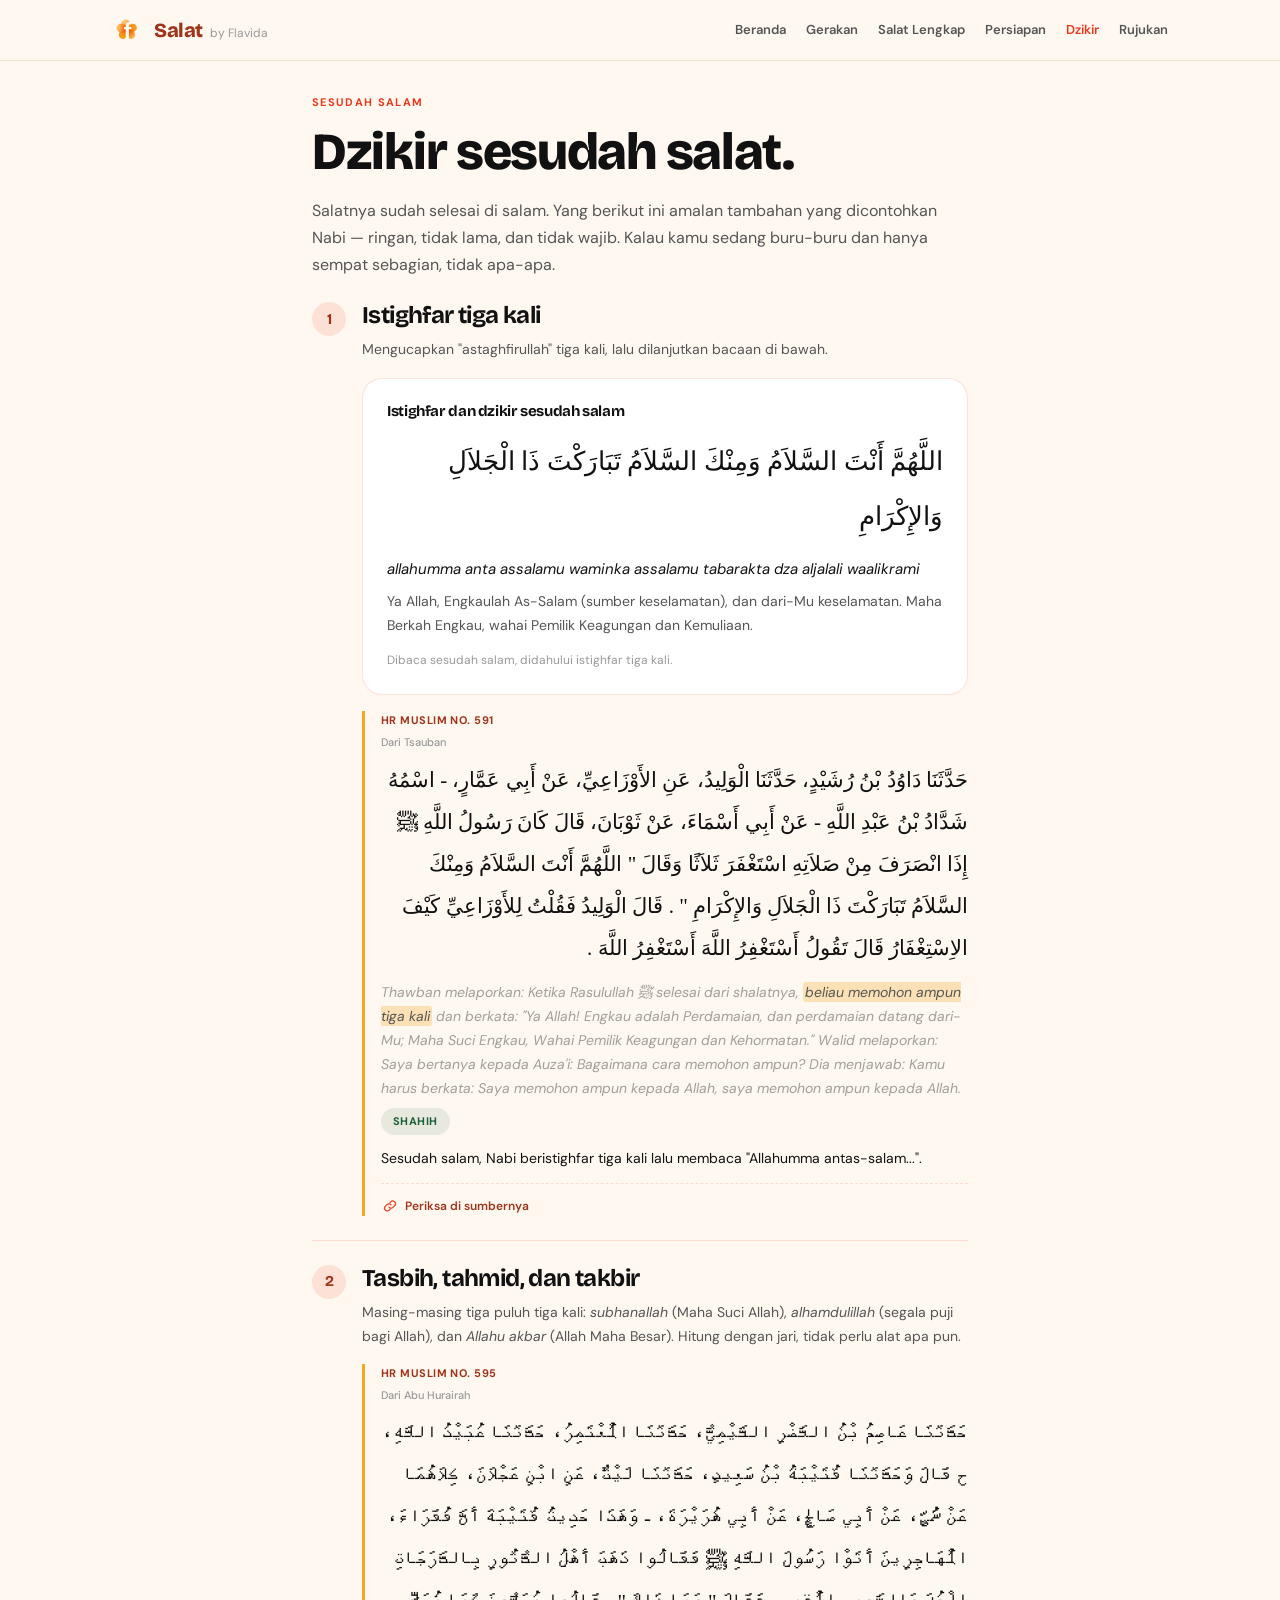
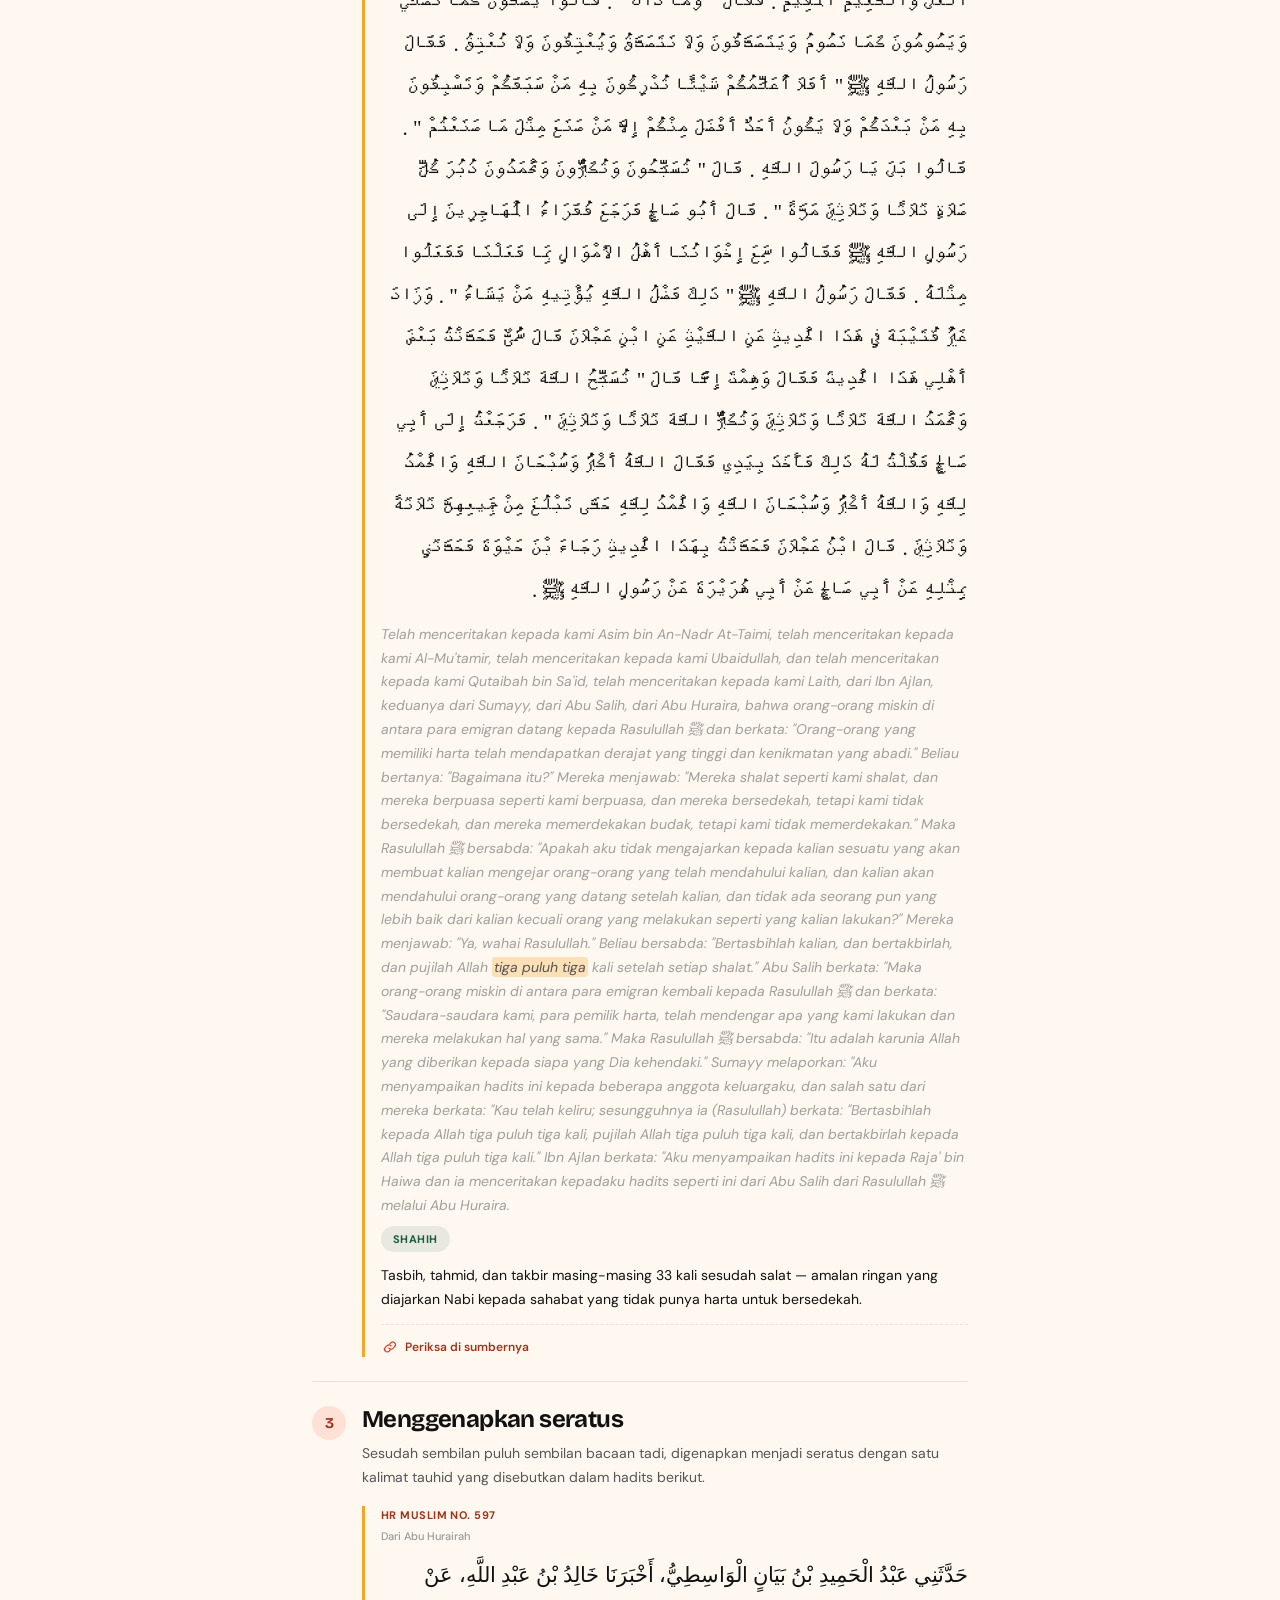
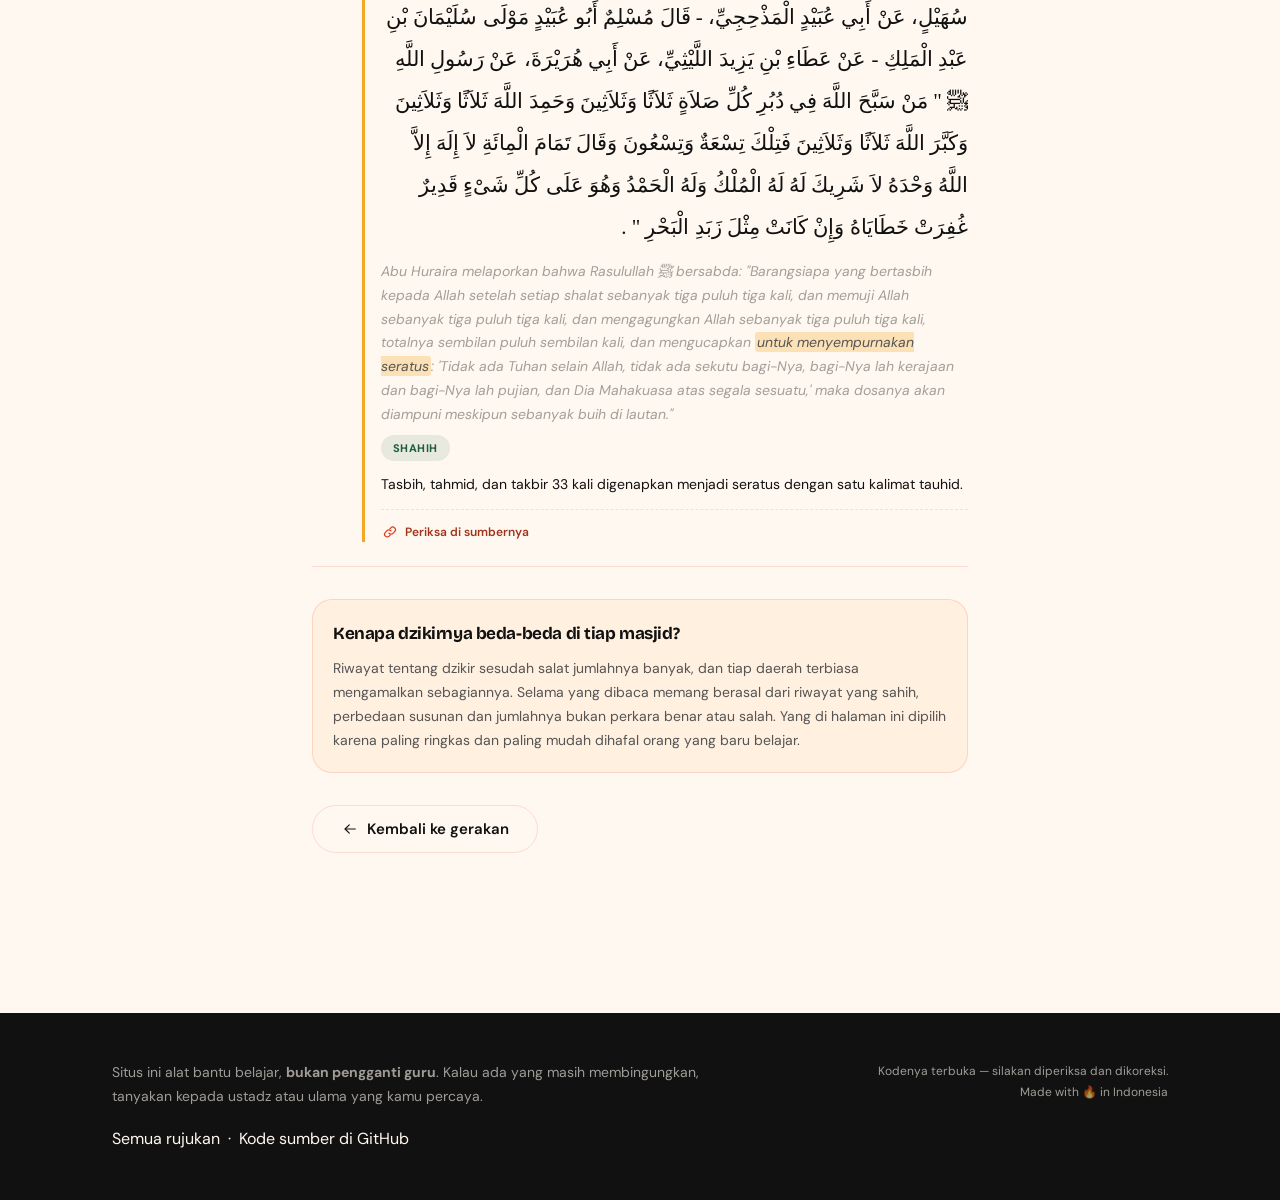
==== dzikir.html @ 5df4fe6b "Halaman lengkap: beranda, gerakan, salat lengkap, persiapan, dzikir, rujukan, uji Semua kutipan diam" ====
<!DOCTYPE html>
<html lang="id">
<head>
<meta charset="utf-8">
<meta name="viewport" content="width=device-width, initial-scale=1">
<title>Dzikir Sesudah Salat — Salat by Flavida</title>
<meta name="description" content="Istighfar, tasbih, tahmid, dan takbir sesudah salat beserta dalilnya. Ringkas dan mudah dihafal.">
<meta name="theme-color" content="#FFF8F0">
<link rel="icon" href="assets/mark-color.svg">
<link rel="preconnect" href="https://fonts.gstatic.com" crossorigin>
<link rel="stylesheet" href="css/tokens.css?v=3">
<link rel="stylesheet" href="css/base.css?v=3">
<link rel="stylesheet" href="css/app.css?v=3">
</head>
<body>
<a class="skip-link" href="#utama">Lompat ke isi</a>

<script src="js/sprite.js?v=3"></script>

<nav class="nav">
  <div class="wrap nav-inner">
    <a class="nav-brand" href="index.html">
      <img src="assets/mark-color.svg" alt="">
      <span class="nav-brand-teks">
        <span class="nav-brand-nama">Salat</span>
        <span class="nav-brand-sub">by Flavida</span>
      </span>
    </a>
    <button class="nav-toggle" type="button" id="nav-toggle"
            aria-expanded="false" aria-controls="nav-menu" aria-label="Buka menu">
      <span class="nav-toggle-garis"></span>
    </button>
    <div class="nav-menu" id="nav-menu">
      <a href="index.html">Beranda</a>
      <a href="gerakan.html">Gerakan</a>
      <a href="lengkap.html">Salat Lengkap</a>
      <a href="persiapan.html">Persiapan</a>
      <a href="dzikir.html">Dzikir</a>
      <a href="rujukan.html">Rujukan</a>
    </div>
  </div>
</nav>

<main id="utama" class="section" style="padding-top: var(--space-8)">
  <div class="wrap wrap-narrow">

    <span class="overline">Sesudah salam</span>
    <h1 class="flav-display-l">Dzikir sesudah salat.</h1>
    <p class="flav-body" style="margin-top: var(--space-4)">
      Salatnya sudah selesai di salam. Yang berikut ini amalan tambahan yang dicontohkan
      Nabi &mdash; ringan, tidak lama, dan tidak wajib. Kalau kamu sedang buru-buru dan
      hanya sempat sebagian, tidak apa-apa.
    </p>

    <div class="langkah-kartu">
      <div class="langkah-nomor">1</div>
      <div>
        <h2 class="flav-heading-m">Istighfar tiga kali</h2>
        <p class="flav-body-sm">
          Mengucapkan &quot;astaghfirullah&quot; tiga kali, lalu dilanjutkan bacaan di bawah.
        </p>
        <div data-bacaan="istighfar"></div>
        <div data-dalil="muslim-591" data-sorot="dzikir"></div>
      </div>
    </div>

    <div class="langkah-kartu">
      <div class="langkah-nomor">2</div>
      <div>
        <h2 class="flav-heading-m">Tasbih, tahmid, dan takbir</h2>
        <p class="flav-body-sm">
          Masing-masing tiga puluh tiga kali: <em>subhanallah</em> (Maha Suci Allah),
          <em>alhamdulillah</em> (segala puji bagi Allah), dan <em>Allahu akbar</em>
          (Allah Maha Besar). Hitung dengan jari, tidak perlu alat apa pun.
        </p>
        <div data-dalil="muslim-595" data-sorot="tigapuluhtiga"></div>
      </div>
    </div>

    <div class="langkah-kartu">
      <div class="langkah-nomor">3</div>
      <div>
        <h2 class="flav-heading-m">Menggenapkan seratus</h2>
        <p class="flav-body-sm">
          Sesudah sembilan puluh sembilan bacaan tadi, digenapkan menjadi seratus dengan
          satu kalimat tauhid yang disebutkan dalam hadits berikut.
        </p>
        <div data-dalil="muslim-597" data-sorot="seratus"></div>
      </div>
    </div>

    <div class="note" style="margin-top: var(--space-8)">
      <div class="note-title">Kenapa dzikirnya beda-beda di tiap masjid?</div>
      Riwayat tentang dzikir sesudah salat jumlahnya banyak, dan tiap daerah terbiasa
      mengamalkan sebagiannya. Selama yang dibaca memang berasal dari riwayat yang sahih,
      perbedaan susunan dan jumlahnya bukan perkara benar atau salah. Yang di halaman ini
      dipilih karena paling ringkas dan paling mudah dihafal orang yang baru belajar.
    </div>

    <div class="btn-row" style="margin-top: var(--space-8)">
      <a class="btn btn-ghost" href="gerakan.html">
        <svg class="ic ic-sm" aria-hidden="true"><use href="#i-kiri"></use></svg>
        Kembali ke gerakan
      </a>
    </div>
  </div>
</main>

<footer class="footer">
  <div class="wrap footer-inner">
    <div>
      <p class="footer-note">
        Situs ini alat bantu belajar, <strong>bukan pengganti guru</strong>. Kalau ada yang
        masih membingungkan, tanyakan kepada ustadz atau ulama yang kamu percaya.
      </p>
      <p style="margin-top: var(--space-4)">
        <a href="rujukan.html">Semua rujukan</a> &nbsp;&middot;&nbsp;
        <a href="https://github.com/arnantoakbar/salat" target="_blank" rel="noopener noreferrer">Kode sumber di GitHub</a>
      </p>
    </div>
    <div class="footer-made">
      Kodenya terbuka &mdash; silakan diperiksa dan dikoreksi.<br>
      Made with &#128293; in Indonesia
    </div>
  </div>
</footer>

<script src="data/dalil.js?v=3"></script>
<script src="data/bacaan.js?v=3"></script>
<script src="data/gerakan.js?v=3"></script>
<script src="js/ui-dalil.js?v=3"></script>
<script src="js/ui-sisip.js?v=3"></script>
<script src="js/ui-nav.js?v=3"></script>
</body>
</html>
---- css/tokens.css ----
/*
 * Flavida Design System — Colors & Typography
 * v1.0 · 2026 · flavida.co
 *
 * Fonts: Bricolage Grotesque (display) + DM Sans (body).
 * The @import below loads them automatically. For best performance, ALSO add a
 * matching <link rel="preconnect"> to fonts.gstatic.com in your <head>.
 */
@import url('https://fonts.googleapis.com/css2?family=Bricolage+Grotesque:opsz,wght@12..96,700;12..96,800&family=DM+Sans:wght@300;400;500;600;700&display=swap');

/* ═══════════════════════════════════════════════════
   BASE COLOR TOKENS
   Inspired by Delonix regia (Flame Tree) flower
   ═══════════════════════════════════════════════════ */
:root {

  /* Primary palette */
  --color-flame:      #E8391D;   /* Flame Red — CTAs, primary accent */
  --color-orange:     #F5760A;   /* Fire Orange — gradient mid, hover */
  --color-amber:      #F5A623;   /* Amber Gold — highlights, sparkles */

  /* Neutrals */
  --color-ember:      #A0341A;   /* Ember — wordmark ink on light bg (warm dark) */
  --color-charcoal:   #111111;   /* Deep Charcoal — text, dark sections, B&W print utility */
  --color-mid:        #555555;   /* Mid Grey — body text, secondary */
  --color-light:      #999999;   /* Light Grey — captions, placeholders */

  /* Warm backgrounds */
  --color-cream:      #FFF8F0;   /* Warm Cream — primary bg (60%) */
  --color-parchment:  #FFF0E0;   /* Parchment — secondary bg, cards */

  /* Accent */
  --color-green:      #1B5E3B;   /* Canopy Green — from Delonix leaves, accent only */

  /* Semantic surface tokens */
  --color-border:     rgba(232, 57, 29, 0.15);
  --color-border-hover: rgba(232, 57, 29, 0.3);
  --color-shadow:     rgba(232, 57, 29, 0.08);
  --color-shadow-hover: rgba(232, 57, 29, 0.2);
  --color-flame-tint-sm: rgba(232, 57, 29, 0.06);
  --color-flame-tint-md: rgba(232, 57, 29, 0.12);
  --color-flame-tint-lg: rgba(232, 57, 29, 0.2);


  /* ═══════════════════════════════════════════════════
     SEMANTIC COLOR ALIASES
     ═══════════════════════════════════════════════════ */

  /* Backgrounds */
  --bg-primary:       var(--color-cream);
  --bg-secondary:     var(--color-parchment);
  --bg-dark:          var(--color-charcoal);
  --bg-accent:        var(--color-flame);

  /* Foregrounds */
  --fg-logo:          var(--color-ember);     /* Wordmark / logo ink on light bg */
  --fg1:              var(--color-charcoal);  /* Primary text */
  --fg2:              var(--color-mid);       /* Secondary text */
  --fg3:              var(--color-light);     /* Tertiary text / captions */
  --fg-accent:        var(--color-flame);     /* Accent / links */
  --fg-on-dark:       #FFF8F0;               /* Text on dark backgrounds */
  --fg-on-dark-dim:   rgba(255, 248, 240, 0.6);

  /* Borders */
  --border-default:   var(--color-border);
  --border-hover:     var(--color-border-hover);

  /* Shadows */
  --shadow-card:      0 4px 32px var(--color-shadow);
  --shadow-card-hover: 0 8px 32px var(--color-shadow-hover);
  --shadow-btn:       0 8px 24px rgba(232, 57, 29, 0.3);
  --shadow-mascot:    drop-shadow(0 8px 24px rgba(232, 57, 29, 0.2));

  /* Interactive states */
  --color-focus:      var(--color-flame);
  --color-success:    #22C55E;
  --color-error:      #E8391D;


  /* ═══════════════════════════════════════════════════
     TYPOGRAPHY TOKENS
     ═══════════════════════════════════════════════════ */

  /* Font families */
  --font-display:   'Bricolage Grotesque', 'Arial Black', sans-serif;
  --font-body:      'DM Sans', 'Helvetica Neue', Arial, sans-serif;
  --font-mono:      'Courier New', Courier, monospace;

  /* Font weights */
  --fw-light:       300;
  --fw-regular:     400;
  --fw-medium:      500;
  --fw-semibold:    600;
  --fw-bold:        700;
  --fw-extrabold:   800;

  /* Type scale — fluid where appropriate */
  --text-display-xl: clamp(42px, 7vw, 84px);    /* Hero headline */
  --text-display-l:  clamp(32px, 4.5vw, 52px);  /* Section titles */
  --text-display-m:  clamp(28px, 4vw, 48px);    /* CTA banners */
  --text-heading-l:  clamp(24px, 3vw, 36px);    /* Card/section h3 */
  --text-heading-m:  clamp(18px, 2.5vw, 24px);  /* h4 */
  --text-heading-s:  20px;                        /* h5 */
  --text-body-xl:    20px;                        /* Lead paragraph */
  --text-body:       16px;                        /* Standard body */
  --text-body-s:     15px;                        /* Secondary body */
  --text-body-xs:    14px;                        /* Card body */
  --text-label:      13px;                        /* Labels, nav */
  --text-caption:    12px;                        /* Small labels */
  --text-micro:      11px;                        /* Tags, overlines */

  /* Line heights */
  --lh-display:     1.05;
  --lh-heading:     1.1;
  --lh-lead:        1.65;
  --lh-body:        1.7;
  --lh-ui:          1.5;
  --lh-tight:       1.15;

  /* Letter spacing */
  --ls-tight:       -0.04em;  /* Display XL */
  --ls-snug:        -0.025em; /* Section titles */
  --ls-normal:      0;
  --ls-wide:        0.04em;   /* Nav, small labels */
  --ls-wider:       0.08em;   /* Tags */
  --ls-widest:      0.12em;   /* Overlines */


  /* ═══════════════════════════════════════════════════
     SPACING SCALE (4px base)
     ═══════════════════════════════════════════════════ */

  --space-1:   4px;
  --space-2:   8px;
  --space-3:   12px;
  --space-4:   16px;
  --space-5:   20px;
  --space-6:   24px;
  --space-7:   28px;
  --space-8:   32px;
  --space-10:  40px;
  --space-12:  48px;
  --space-14:  56px;
  --space-16:  64px;
  --space-20:  80px;
  --space-24:  96px;


  /* ═══════════════════════════════════════════════════
     BORDER RADIUS
     ═══════════════════════════════════════════════════ */

  --radius-pill:    100px;   /* Buttons, tags, badges */
  --radius-card:    20px;    /* Cards */
  --radius-cta:     28px;    /* CTA banners */
  --radius-icon:    14px;    /* Card icon boxes */
  --radius-input:   12px;    /* Form inputs */
  --radius-sm:      8px;     /* Small items */
  --radius-xs:      6px;     /* Tiny chips */


  /* ═══════════════════════════════════════════════════
     ANIMATION / TRANSITIONS
     ═══════════════════════════════════════════════════ */

  --ease-default:   ease;
  --duration-fast:  0.15s;
  --duration-base:  0.2s;
  --duration-slow:  0.35s;

  /* Standard transition shorthand */
  --transition-base:  transform var(--duration-base) var(--ease-default),
                      box-shadow var(--duration-base) var(--ease-default),
                      border-color var(--duration-base) var(--ease-default),
                      background var(--duration-base) var(--ease-default),
                      color var(--duration-fast) var(--ease-default);
}


/* ═══════════════════════════════════════════════════
   SEMANTIC TYPOGRAPHY CLASSES
   ═══════════════════════════════════════════════════ */

.flav-display-xl {
  font-family: var(--font-display);
  font-size: var(--text-display-xl);
  font-weight: var(--fw-extrabold);
  line-height: var(--lh-display);
  letter-spacing: var(--ls-tight);
}

.flav-display-l {
  font-family: var(--font-display);
  font-size: var(--text-display-l);
  font-weight: var(--fw-extrabold);
  line-height: var(--lh-heading);
  letter-spacing: var(--ls-snug);
}

.flav-display-m {
  font-family: var(--font-display);
  font-size: var(--text-display-m);
  font-weight: var(--fw-extrabold);
  line-height: var(--lh-heading);
  letter-spacing: var(--ls-snug);
}

.flav-heading-l {
  font-family: var(--font-display);
  font-size: var(--text-heading-l);
  font-weight: var(--fw-bold);
  line-height: var(--lh-heading);
  letter-spacing: var(--ls-snug);
}

.flav-heading-m {
  font-family: var(--font-display);
  font-size: var(--text-heading-m);
  font-weight: var(--fw-bold);
  line-height: var(--lh-tight);
}

.flav-body-lead {
  font-family: var(--font-body);
  font-size: var(--text-body-xl);
  font-weight: var(--fw-light);
  line-height: var(--lh-lead);
  color: var(--fg2);
}

.flav-body {
  font-family: var(--font-body);
  font-size: var(--text-body);
  font-weight: var(--fw-regular);
  line-height: var(--lh-body);
  color: var(--fg2);
}

.flav-body-sm {
  font-family: var(--font-body);
  font-size: var(--text-body-xs);
  font-weight: var(--fw-regular);
  line-height: var(--lh-body);
  color: var(--fg2);
}

.flav-label {
  font-family: var(--font-body);
  font-size: var(--text-micro);
  font-weight: var(--fw-bold);
  letter-spacing: var(--ls-widest);
  text-transform: uppercase;
  color: var(--fg-accent);
}

.flav-caption {
  font-family: var(--font-body);
  font-size: var(--text-caption);
  font-weight: var(--fw-regular);
  color: var(--fg3);
}

/* ═══════════════════════════════════════════════════
   UTILITY GRADIENTS
   ═══════════════════════════════════════════════════ */

.flav-gradient-flame {
  background: linear-gradient(135deg, var(--color-amber), var(--color-orange), var(--color-flame));
}

.flav-gradient-text {
  background: linear-gradient(135deg, var(--color-amber), var(--color-flame));
  -webkit-background-clip: text;
  -webkit-text-fill-color: transparent;
  background-clip: text;
}

.flav-glow-hero {
  background:
    radial-gradient(ellipse 60% 50% at 50% 100%, rgba(245,118,10,0.12), transparent 70%),
    radial-gradient(ellipse 40% 40% at 80% 20%, rgba(232,57,29,0.06), transparent 60%);
}

.flav-glow-dark {
  background: radial-gradient(ellipse 60% 80% at 50% 110%, rgba(232,57,29,0.35), transparent 65%);
}
---- css/base.css ----
/*
 * Salat — lapisan dasar.
 * Reset, layout shell, nav, footer, buttons, cards.
 * Diporting dari proyek waris (github.com/arnantoakbar/waris) — pola yang sama.
 */

/* ═══════════════════════════════════════════════════
   RESET
   ═══════════════════════════════════════════════════ */

*,
*::before,
*::after { box-sizing: border-box; }

* { margin: 0; padding: 0; }

html {
  -webkit-text-size-adjust: 100%;
  scroll-behavior: smooth;
}

body {
  font-family: var(--font-body);
  font-size: var(--text-body);
  font-weight: var(--fw-regular);
  line-height: var(--lh-body);
  color: var(--fg1);
  background: var(--bg-primary);
  -webkit-font-smoothing: antialiased;
  text-rendering: optimizeLegibility;
  min-height: 100vh;
}

img, svg { display: block; max-width: 100%; }

/* Atribut hidden harus benar-benar menyembunyikan.
   Aturan bawaan browser untuk [hidden] kalah oleh kelas apa pun yang menyetel
   display — misalnya .btn yang inline-flex — sehingga elemen ber-hidden tetap
   terlihat. Ini pernah membuat dua tombol "kembali" muncul bersamaan di
   wizard. */
[hidden] { display: none !important; }

button, input, select, textarea { font: inherit; color: inherit; }

button { background: none; border: none; cursor: pointer; }

ul, ol { list-style: none; }

a { color: var(--fg-accent); text-decoration: none; }
a:hover { text-decoration: underline; }

:focus-visible {
  outline: 2px solid var(--color-flame);
  outline-offset: 3px;
  border-radius: var(--radius-xs);
}

@media (prefers-reduced-motion: reduce) {
  html { scroll-behavior: auto; }
  *, *::before, *::after {
    animation-duration: 0.01ms !important;
    animation-iteration-count: 1 !important;
    transition-duration: 0.01ms !important;
  }
}

/* ═══════════════════════════════════════════════════
   LAYOUT
   ═══════════════════════════════════════════════════ */

.wrap {
  width: 100%;
  max-width: 1120px;
  margin-inline: auto;
  padding-inline: var(--space-5);
}

.wrap-narrow { max-width: 720px; }

.section { padding-block: var(--space-16); }

@media (min-width: 768px) {
  .wrap { padding-inline: var(--space-8); }
  .section { padding-block: var(--space-24); }
}

.stack > * + * { margin-top: var(--space-4); }
.stack-lg > * + * { margin-top: var(--space-8); }

/* ═══════════════════════════════════════════════════
   TYPE HELPERS (melengkapi kelas flav-* di tokens.css)
   ═══════════════════════════════════════════════════ */

h1, h2, h3, h4 {
  font-family: var(--font-display);
  font-weight: var(--fw-bold);
  line-height: var(--lh-heading);
  letter-spacing: var(--ls-snug);
  color: var(--fg1);
}

.overline {
  font-family: var(--font-body);
  font-size: var(--text-micro);
  font-weight: var(--fw-bold);
  letter-spacing: var(--ls-widest);
  text-transform: uppercase;
  color: var(--fg-accent);
  display: block;
  margin-bottom: var(--space-3);
}

.muted { color: var(--fg2); }
.dim { color: var(--fg3); }
.center { text-align: center; }
.nowrap { white-space: nowrap; }

.num {
  font-variant-numeric: tabular-nums;
  font-feature-settings: "tnum";
}

/* ═══════════════════════════════════════════════════
   NAV
   ═══════════════════════════════════════════════════ */

.nav {
  position: sticky;
  top: 0;
  z-index: 50;
  background: rgba(255, 248, 240, 0.92);
  backdrop-filter: blur(12px);
  -webkit-backdrop-filter: blur(12px);
  border-bottom: 1px solid var(--border-default);
}

.nav-inner {
  display: flex;
  align-items: center;
  justify-content: space-between;
  gap: var(--space-4);
  min-height: 60px;
}

.nav-brand {
  display: flex;
  align-items: center;
  gap: var(--space-3);
  text-decoration: none;
  min-height: 44px;
  flex: none;
}
.nav-brand:hover { text-decoration: none; }

.nav-brand img { width: 30px; height: 30px; flex: none; }

/* "Salat" dan "by Flavida" dipisah sebagai dua elemen dengan jarak sendiri.
   Sebelumnya keduanya menempel jadi terbaca "Warisby Flavida". */
.nav-brand-teks {
  display: flex;
  align-items: baseline;
  gap: 7px;
  white-space: nowrap;
}

.nav-brand-nama {
  font-family: var(--font-display);
  font-size: 18px;
  font-weight: var(--fw-extrabold);
  letter-spacing: var(--ls-snug);
  color: var(--fg-logo);
  line-height: 1.1;
}

.nav-brand-sub {
  font-family: var(--font-body);
  font-size: var(--text-caption);
  font-weight: var(--fw-regular);
  color: var(--fg3);
  letter-spacing: 0;
  line-height: 1.1;
}

/* ── Tombol hamburger ─────────────────────────────── */

.nav-toggle {
  width: 44px; height: 44px;
  display: grid;
  place-items: center;
  border-radius: var(--radius-sm);
  flex: none;
  color: var(--fg1);
}
.nav-toggle:hover { background: rgba(17, 17, 17, 0.05); }

.nav-toggle-garis,
.nav-toggle-garis::before,
.nav-toggle-garis::after {
  display: block;
  width: 20px; height: 2px;
  border-radius: 2px;
  background: currentColor;
  transition: transform var(--duration-base) var(--ease-default),
              opacity var(--duration-fast) var(--ease-default);
}
.nav-toggle-garis { position: relative; }
.nav-toggle-garis::before,
.nav-toggle-garis::after {
  content: "";
  position: absolute;
  left: 0;
}
.nav-toggle-garis::before { top: -6px; }
.nav-toggle-garis::after  { top: 6px; }

.nav-toggle[aria-expanded="true"] .nav-toggle-garis { background: transparent; }
.nav-toggle[aria-expanded="true"] .nav-toggle-garis::before { transform: translateY(6px) rotate(45deg); }
.nav-toggle[aria-expanded="true"] .nav-toggle-garis::after  { transform: translateY(-6px) rotate(-45deg); }

/* ── Menu ─────────────────────────────────────────── */

.nav-menu {
  display: flex;
  align-items: center;
  gap: var(--space-5);
}

.nav-menu a:not(.btn),
.nav-menu button:not(.btn) {
  font-size: var(--text-label);
  font-weight: var(--fw-semibold);
  color: var(--fg2);
  text-decoration: none;
  white-space: nowrap;
}
.nav-menu a:not(.btn):hover { color: var(--color-flame); text-decoration: none; }
.nav-menu a[aria-current="page"] { color: var(--color-flame); }

/* Di layar sempit menu disembunyikan di balik hamburger, supaya logo punya
   ruang penuh dan tidak terpotong. */
@media (max-width: 767px) {
  .nav-menu {
    position: absolute;
    left: 0; right: 0;
    top: 100%;
    flex-direction: column;
    align-items: stretch;
    gap: 2px;
    padding: var(--space-3) var(--space-5) var(--space-5);
    background: var(--bg-primary);
    border-bottom: 1px solid var(--border-default);
    box-shadow: 0 12px 24px rgba(17, 17, 17, 0.06);
  }
  /* Disembunyikan lewat kelas, bukan atribut hidden: tidak ada kedipan saat
     halaman baru dimuat, dan kalau JS gagal, menu di desktop tetap tampil. */
  .nav-menu { display: none; }
  .nav-menu.buka { display: flex; }
  .nav-menu a:not(.btn),
  .nav-menu button:not(.btn) {
    display: flex;
    align-items: center;
    gap: var(--space-3);
    min-height: 48px;
    padding: 0 var(--space-2);
    border-radius: var(--radius-sm);
    font-size: var(--text-body-s);
    text-align: left;
    width: 100%;
  }
  .nav-menu .btn { margin-top: var(--space-3); width: 100%; }
  .nav { position: relative; }
}

@media (min-width: 768px) {
  .nav-toggle { display: none; }
  .nav-brand-nama { font-size: 20px; }
}

/* ═══════════════════════════════════════════════════
   BUTTONS
   ═══════════════════════════════════════════════════ */

.btn {
  display: inline-flex;
  align-items: center;
  justify-content: center;
  gap: var(--space-2);
  min-height: 48px;
  padding: 0 var(--space-7);
  border-radius: var(--radius-pill);
  font-family: var(--font-body);
  font-size: var(--text-body-s);
  font-weight: var(--fw-semibold);
  line-height: var(--lh-ui);
  text-align: center;
  text-decoration: none;
  transition: var(--transition-base);
  border: 1.5px solid transparent;
}
.btn:hover { text-decoration: none; }

.btn-primary {
  background: var(--color-flame);
  color: #FFF8F0;
}
.btn-primary:hover {
  background: var(--color-orange);
  transform: translateY(-2px);
  box-shadow: var(--shadow-btn);
}

.btn-dark {
  background: var(--color-charcoal);
  color: var(--fg-on-dark);
}
.btn-dark:hover {
  background: var(--color-flame);
  transform: translateY(-2px);
}

.btn-ghost {
  background: transparent;
  color: var(--fg1);
  border-color: var(--border-default);
}
.btn-ghost:hover {
  color: var(--color-flame);
  border-color: var(--color-flame);
}

.btn-sm {
  min-height: 44px;
  padding: 0 var(--space-5);
  font-size: var(--text-label);
}

.btn-block { width: 100%; }

.btn:disabled,
.btn[aria-disabled="true"] {
  opacity: 0.45;
  cursor: not-allowed;
  transform: none;
  box-shadow: none;
}

.btn-row {
  display: flex;
  flex-wrap: wrap;
  gap: var(--space-3);
}

/* ═══════════════════════════════════════════════════
   CARDS
   ═══════════════════════════════════════════════════ */

.card {
  position: relative;
  background: #FFFFFF;
  border: 1px solid var(--border-default);
  border-radius: var(--radius-card);
  padding: var(--space-6);
  overflow: hidden;
}

@media (min-width: 768px) {
  .card { padding: var(--space-8); }
}

.card-hover { transition: var(--transition-base); }

.card-hover::before {
  content: "";
  position: absolute;
  inset: 0 0 auto 0;
  height: 3px;
  background: linear-gradient(90deg, var(--color-flame), var(--color-amber));
  opacity: 0;
  transition: opacity var(--duration-base) var(--ease-default);
}

.card-hover:hover {
  transform: translateY(-4px);
  box-shadow: var(--shadow-card);
  border-color: var(--border-hover);
}
.card-hover:hover::before { opacity: 1; }

.card-soft {
  background: var(--bg-secondary);
  border-color: transparent;
}

.card-icon {
  width: 48px;
  height: 48px;
  display: grid;
  place-items: center;
  background: var(--color-flame-tint-sm);
  border-radius: var(--radius-icon);
  margin-bottom: var(--space-4);
  font-size: 24px;
  line-height: 1;
}

.grid {
  display: grid;
  gap: var(--space-4);
}

@media (min-width: 768px) {
  .grid-3 { grid-template-columns: repeat(3, 1fr); }
  .grid-2 { grid-template-columns: repeat(2, 1fr); }
  .grid { gap: var(--space-5); }
}

/* ═══════════════════════════════════════════════════
   BADGES
   ═══════════════════════════════════════════════════ */

.badge {
  display: inline-flex;
  align-items: center;
  gap: 6px;
  padding: 4px 12px;
  border-radius: var(--radius-pill);
  font-size: var(--text-micro);
  font-weight: var(--fw-bold);
  letter-spacing: var(--ls-wide);
  text-transform: uppercase;
  background: var(--color-flame-tint-sm);
  color: var(--color-ember);
  white-space: nowrap;
}

.badge-muted {
  background: rgba(17, 17, 17, 0.06);
  color: var(--fg3);
}

.badge-green {
  background: rgba(27, 94, 59, 0.1);
  color: var(--color-green);
}

/* ═══════════════════════════════════════════════════
   NOTE / CALLOUT
   ═══════════════════════════════════════════════════ */

.note {
  border-radius: var(--radius-card);
  padding: var(--space-5);
  font-size: var(--text-body-xs);
  line-height: var(--lh-body);
  color: var(--fg2);
  background: var(--bg-secondary);
  border: 1px solid var(--border-default);
}

.note-green {
  background: rgba(27, 94, 59, 0.06);
  border-color: rgba(27, 94, 59, 0.18);
}

.note strong { color: var(--fg1); font-weight: var(--fw-semibold); }

.note-title {
  font-family: var(--font-display);
  font-size: 17px;
  font-weight: var(--fw-bold);
  color: var(--fg1);
  margin-bottom: var(--space-2);
  letter-spacing: var(--ls-snug);
}

/* ═══════════════════════════════════════════════════
   FOOTER
   ═══════════════════════════════════════════════════ */

.footer {
  background: var(--bg-dark);
  color: var(--fg-on-dark);
  padding-block: var(--space-12);
  margin-top: var(--space-16);
}

.footer-inner {
  display: flex;
  flex-direction: column;
  gap: var(--space-6);
}

.footer a { color: var(--fg-on-dark); }
.footer a:hover { color: var(--color-amber); }

.footer-note {
  font-size: var(--text-body-xs);
  color: var(--fg-on-dark-dim);
  line-height: var(--lh-body);
  max-width: 60ch;
}

.footer-made {
  font-size: var(--text-caption);
  color: var(--fg-on-dark-dim);
  border-top: 1px solid rgba(255, 248, 240, 0.12);
  padding-top: var(--space-5);
}

@media (min-width: 768px) {
  .footer-inner { flex-direction: row; justify-content: space-between; align-items: flex-start; }
  .footer-made { border: none; padding-top: 0; text-align: right; }
}

/* ═══════════════════════════════════════════════════
   A11Y
   ═══════════════════════════════════════════════════ */

.sr-only {
  position: absolute;
  width: 1px; height: 1px;
  padding: 0; margin: -1px;
  overflow: hidden;
  clip: rect(0 0 0 0);
  white-space: nowrap;
  border: 0;
}

.skip-link {
  position: absolute;
  left: -9999px;
  top: var(--space-2);
  z-index: 100;
  background: var(--color-charcoal);
  color: var(--fg-on-dark);
  padding: var(--space-3) var(--space-5);
  border-radius: var(--radius-pill);
}
.skip-link:focus { left: var(--space-5); }
---- css/app.css ----
/*
 * Salat — lapisan aplikasi.
 * Panggung 3D, pemilih gerakan, kontrol mazhab, kartu bacaan, dalil,
 * animasi demo beranda. Nilai warna/tipografi/jarak dari css/tokens.css
 * (Flavida DS); banyak pola diambil dari proyek waris.
 */

/* ═══════════════════════════════════════════════════
   IKON
   ═══════════════════════════════════════════════════ */

.ic {
  width: 24px; height: 24px;
  flex: none;
  fill: none;
  stroke: currentColor;
  stroke-width: 1.6;
  stroke-linecap: round;
  stroke-linejoin: round;
}
.ic-sm { width: 18px; height: 18px; }
/* Ikon yang digambar dengan isi, bukan garis — misalnya logo GitHub. */
.ic-isi { fill: currentColor; stroke: none; }
.ic-lg { width: 32px; height: 32px; }

/* ═══════════════════════════════════════════════════
   ANIMASI DASAR
   ═══════════════════════════════════════════════════ */

@keyframes masuk {
  from { opacity: 0; transform: translateY(8px); }
  to   { opacity: 1; transform: none; }
}
@keyframes naik {
  from { opacity: 0; transform: translateY(6px); }
  to   { opacity: 1; transform: none; }
}
@keyframes pop {
  from { opacity: 0; transform: scale(0.9); }
  to   { opacity: 1; transform: none; }
}

/* Teks yang disorot stabilo — dipakai di kalimat penting. */
.sorot {
  background: linear-gradient(transparent 62%, rgba(245, 166, 35, 0.4) 62%);
  font-weight: var(--fw-semibold);
  color: var(--fg1);
}

/* ═══════════════════════════════════════════════════
   HERO (pola sama dengan waris)
   ═══════════════════════════════════════════════════ */

.hero {
  position: relative;
  padding-block: var(--space-12) var(--space-16);
  background:
    radial-gradient(ellipse 60% 50% at 50% 100%, rgba(245,118,10,0.12), transparent 70%),
    radial-gradient(ellipse 40% 40% at 80% 10%, rgba(232,57,29,0.06), transparent 60%);
}

.hero-pola {
  position: absolute;
  inset: 0;
  overflow: hidden;
  pointer-events: none;
  -webkit-mask-image: linear-gradient(to bottom, #000 0%, #000 45%, transparent 92%);
  mask-image: linear-gradient(to bottom, #000 0%, #000 45%, transparent 92%);
}

/* Dilebihkan satu ubin ke segala arah supaya perulangannya tidak terlihat
   saat lapisan bergeser. */
.hero-pola-lapis {
  position: absolute;
  top: -140px; left: -140px;
  width: calc(100% + 280px);
  height: calc(100% + 280px);
}
.hero-pola-besar { color: var(--color-flame); opacity: 0.07; animation: hanyut-besar 90s linear infinite; }
.hero-pola-kecil { color: var(--color-amber); opacity: 0.05; animation: hanyut-kecil 70s linear infinite; }

@keyframes hanyut-besar { from { transform: translate3d(0,0,0); } to { transform: translate3d(120px,120px,0); } }
@keyframes hanyut-kecil { from { transform: translate3d(0,0,0); } to { transform: translate3d(-60px,60px,0); } }

@media (prefers-reduced-motion: reduce) {
  .hero-pola-besar, .hero-pola-kecil { animation: none; }
}

.hero > .wrap { position: relative; z-index: 1; }

.lencana-syariat {
  display: inline-flex;
  align-items: center;
  gap: 8px;
  padding: 7px 16px 7px 13px;
  margin-bottom: var(--space-5);
  border-radius: var(--radius-pill);
  background: rgba(232, 57, 29, 0.08);
  border: 1px solid rgba(232, 57, 29, 0.2);
  font-size: var(--text-caption);
  font-weight: var(--fw-bold);
  letter-spacing: var(--ls-wide);
  color: var(--color-ember);
}
.lencana-syariat .ic { color: var(--color-flame); }

.hero h1 {
  font-size: var(--text-display-xl);
  font-weight: var(--fw-extrabold);
  line-height: var(--lh-display);
  letter-spacing: var(--ls-tight);
  max-width: 16ch;
}
.hero-lead {
  font-size: var(--text-body-xl);
  font-weight: var(--fw-light);
  line-height: var(--lh-lead);
  color: var(--fg2);
  max-width: 46ch;
  margin: var(--space-5) 0 var(--space-8);
}
.hero-grid { display: grid; gap: var(--space-10); }

@media (min-width: 900px) {
  .hero-grid { grid-template-columns: 1fr 1fr; align-items: center; gap: var(--space-12); }
}

/* ═══════════════════════════════════════════════════
   PANGGUNG 3D
   Kanvas three.js di atas "kertas sketsa": krem hangat dengan
   noise halus supaya garis pensil modelnya terasa digambar tangan.
   ═══════════════════════════════════════════════════ */

.panggung {
  position: relative;
  border-radius: var(--radius-cta);
  border: 1px solid var(--border-default);
  overflow: hidden;
  background:
    url("data:image/svg+xml,%3Csvg xmlns='http://www.w3.org/2000/svg' width='240' height='240'%3E%3Cfilter id='n'%3E%3CfeTurbulence type='fractalNoise' baseFrequency='0.9' numOctaves='2' stitchTiles='stitch'/%3E%3CfeColorMatrix values='0 0 0 0 0.35 0 0 0 0 0.3 0 0 0 0 0.28 0 0 0 0.05 0'/%3E%3C/filter%3E%3Crect width='240' height='240' filter='url(%23n)'/%3E%3C/svg%3E"),
    linear-gradient(180deg, #FFFDF8 0%, #FFF8EE 100%);
  box-shadow: var(--shadow-card);
}
/* Rasio dijaga lewat padding supaya tinggi kanvas stabil sebelum JS jalan. */
.panggung::before { content: ""; display: block; padding-top: 112%; }
@media (min-width: 640px)  { .panggung::before { padding-top: 88%; } }
@media (min-width: 1024px) { .panggung::before { padding-top: 106%; } }

.panggung canvas {
  position: absolute;
  inset: 0;
  width: 100%;
  height: 100%;
  display: block;
  touch-action: pan-y; /* geser horizontal memutar model, vertikal tetap scroll */
}

/* Keterangan kecil di dalam panggung */
.panggung-label {
  position: absolute;
  top: var(--space-4);
  left: var(--space-5);
  right: var(--space-5);
  display: flex;
  align-items: center;
  justify-content: space-between;
  gap: var(--space-3);
  pointer-events: none;
}
.panggung-nama {
  font-family: var(--font-display);
  font-size: 15px;
  font-weight: var(--fw-bold);
  letter-spacing: var(--ls-snug);
  color: var(--fg1);
}
.panggung-tahap {
  font-size: var(--text-micro);
  font-weight: var(--fw-bold);
  letter-spacing: var(--ls-wider);
  text-transform: uppercase;
  color: var(--color-ember);
  background: rgba(255, 248, 240, 0.85);
  padding: 4px 10px;
  border-radius: var(--radius-pill);
  white-space: nowrap;
}

/* Tombol kecil di pojok panggung (jeda/putar, ulang) */
.panggung-aksi {
  position: absolute;
  right: var(--space-3);
  bottom: var(--space-3);
  display: flex;
  gap: var(--space-2);
}
.panggung-aksi button {
  width: 40px; height: 40px;
  display: grid;
  place-items: center;
  border-radius: 50%;
  background: rgba(255, 255, 255, 0.85);
  border: 1px solid var(--border-default);
  color: var(--fg1);
  transition: var(--transition-base);
}
.panggung-aksi button:hover { color: var(--color-flame); border-color: var(--color-flame); }
.panggung-aksi .ic { width: 18px; height: 18px; }

/* Pesan fallback saat WebGL tidak tersedia */
.panggung-gagal {
  position: absolute;
  inset: 0;
  display: none;
  place-items: center;
  text-align: center;
  padding: var(--space-8);
  font-size: var(--text-body-xs);
  color: var(--fg2);
}
.panggung.tanpa-webgl .panggung-gagal { display: grid; }
.panggung.tanpa-webgl canvas { display: none; }

/* ═══════════════════════════════════════════════════
   KONTROL MAZHAB (segmented)
   ═══════════════════════════════════════════════════ */

.mazhab {
  display: flex;
  gap: 4px;
  padding: 4px;
  border-radius: var(--radius-pill);
  background: rgba(17, 17, 17, 0.05);
  border: 1px solid rgba(17, 17, 17, 0.06);
  width: 100%;
}
.mazhab button {
  flex: 1;
  min-height: 40px;
  padding: 0 var(--space-3);
  border-radius: var(--radius-pill);
  font-size: var(--text-label);
  font-weight: var(--fw-semibold);
  color: var(--fg2);
  white-space: nowrap;
  transition: var(--transition-base);
}
.mazhab button:hover { color: var(--fg1); }
.mazhab button[aria-pressed="true"] {
  background: var(--color-charcoal);
  color: var(--fg-on-dark);
  box-shadow: 0 2px 10px rgba(17, 17, 17, 0.18);
}
@media (max-width: 420px) {
  .mazhab button { font-size: var(--text-caption); padding: 0 var(--space-2); }
}

/* ═══════════════════════════════════════════════════
   URUTAN GERAKAN (chips bergulir)
   ═══════════════════════════════════════════════════ */

.urutan {
  display: flex;
  gap: var(--space-2);
  overflow-x: auto;
  padding-block: var(--space-1) var(--space-2);
  scrollbar-width: none;
  scroll-snap-type: x proximity;
}
.urutan::-webkit-scrollbar { display: none; }

.urutan button {
  flex: none;
  display: inline-flex;
  align-items: center;
  gap: 7px;
  min-height: 42px;
  padding: 0 var(--space-4) 0 var(--space-2);
  border-radius: var(--radius-pill);
  border: 1px solid var(--border-default);
  background: #FFFFFF;
  font-size: var(--text-caption);
  font-weight: var(--fw-semibold);
  color: var(--fg2);
  scroll-snap-align: center;
  transition: var(--transition-base);
}
.urutan button:hover { border-color: var(--color-flame); color: var(--fg1); }
.urutan button[aria-current="true"] {
  background: var(--color-charcoal);
  border-color: var(--color-charcoal);
  color: var(--fg-on-dark);
}
.urutan-nomor {
  width: 26px; height: 26px;
  display: grid;
  place-items: center;
  border-radius: 50%;
  background: var(--color-flame-tint-sm);
  color: var(--color-ember);
  font-size: var(--text-micro);
  font-weight: var(--fw-bold);
}
.urutan button[aria-current="true"] .urutan-nomor {
  background: rgba(255, 248, 240, 0.16);
  color: var(--color-amber);
}

/* ═══════════════════════════════════════════════════
   KARTU PILIH GERAKAN (grid awal)
   ═══════════════════════════════════════════════════ */

.pilih-grid {
  display: grid;
  grid-template-columns: repeat(2, 1fr);
  gap: var(--space-3);
}
@media (min-width: 640px)  { .pilih-grid { grid-template-columns: repeat(3, 1fr); gap: var(--space-4); } }
@media (min-width: 1024px) { .pilih-grid { grid-template-columns: repeat(4, 1fr); } }

.pilih-kartu {
  position: relative;
  display: flex;
  flex-direction: column;
  align-items: flex-start;
  gap: var(--space-3);
  padding: var(--space-5);
  background: #FFFFFF;
  border: 1px solid var(--border-default);
  border-radius: var(--radius-card);
  text-align: left;
  transition: var(--transition-base);
  overflow: hidden;
}
.pilih-kartu::before {
  content: "";
  position: absolute;
  inset: 0 0 auto 0;
  height: 3px;
  background: linear-gradient(90deg, var(--color-flame), var(--color-amber));
  opacity: 0;
  transition: opacity var(--duration-base) var(--ease-default);
}
.pilih-kartu:hover {
  transform: translateY(-3px);
  box-shadow: var(--shadow-card);
  border-color: var(--border-hover);
}
.pilih-kartu:hover::before { opacity: 1; }

.pilih-ikon {
  width: 52px; height: 52px;
  display: grid;
  place-items: center;
  border-radius: var(--radius-icon);
  background: var(--color-flame-tint-sm);
  color: var(--color-ember);
}
.pilih-ikon .ic { width: 30px; height: 30px; stroke-width: 1.5; }

.pilih-nomor {
  position: absolute;
  top: var(--space-4);
  right: var(--space-4);
  font-family: var(--font-display);
  font-size: 13px;
  font-weight: var(--fw-bold);
  color: var(--fg3);
}
.pilih-nama {
  font-family: var(--font-display);
  font-size: 16px;
  font-weight: var(--fw-bold);
  letter-spacing: var(--ls-snug);
  color: var(--fg1);
}
.pilih-desk {
  font-size: var(--text-caption);
  color: var(--fg2);
  line-height: 1.5;
}

/* ═══════════════════════════════════════════════════
   KARTU BACAAN
   ═══════════════════════════════════════════════════ */

.bacaan {
  background: #FFFFFF;
  border: 1px solid var(--border-default);
  border-radius: var(--radius-card);
  padding: var(--space-5);
}
@media (min-width: 768px) { .bacaan { padding: var(--space-6); } }

.bacaan-kepala {
  display: flex;
  align-items: center;
  justify-content: space-between;
  gap: var(--space-3);
  margin-bottom: var(--space-4);
}

/* Pilihan varian bacaan (kalau ada lebih dari satu yang dicontohkan) */
.bacaan-tab {
  display: flex;
  flex-wrap: wrap;
  gap: 6px;
}
.bacaan-tab button {
  min-height: 34px;
  padding: 0 var(--space-3);
  border-radius: var(--radius-pill);
  border: 1px solid var(--border-default);
  font-size: var(--text-caption);
  font-weight: var(--fw-semibold);
  color: var(--fg2);
  transition: var(--transition-base);
}
.bacaan-tab button:hover { border-color: var(--color-flame); color: var(--fg1); }
.bacaan-tab button[aria-pressed="true"] {
  background: var(--color-flame-tint-md);
  border-color: transparent;
  color: var(--color-ember);
}

.bacaan-arab {
  direction: rtl;
  text-align: right;
  font-size: 26px;
  line-height: 2.1;
  color: var(--fg1);
  font-family: "Times New Roman", "Traditional Arabic", serif;
}
.bacaan-latin {
  font-size: var(--text-body-s);
  font-style: italic;
  color: var(--fg1);
  margin-top: var(--space-3);
  line-height: var(--lh-body);
}
.bacaan-arti {
  font-size: var(--text-body-xs);
  color: var(--fg2);
  margin-top: var(--space-2);
  line-height: var(--lh-body);
}
.bacaan-status {
  margin-top: var(--space-3);
  font-size: var(--text-caption);
  color: var(--fg3);
}

/* ═══════════════════════════════════════════════════
   DALIL (pola waris — teks selalu utuh, sorot per ruas)
   ═══════════════════════════════════════════════════ */

.dalil {
  border-left: 3px solid var(--color-amber);
  padding-left: var(--space-4);
  margin-top: var(--space-4);
}
.dalil-rujukan {
  font-size: var(--text-micro);
  font-weight: var(--fw-bold);
  letter-spacing: var(--ls-wide);
  text-transform: uppercase;
  color: var(--color-ember);
  margin-bottom: var(--space-2);
}
.dalil-klausa {
  display: block;
  margin-top: 3px;
  font-weight: var(--fw-medium);
  letter-spacing: 0;
  text-transform: none;
  color: var(--fg3);
}
.dalil-arab {
  direction: rtl;
  text-align: right;
  font-size: 21px;
  line-height: 2;
  color: var(--fg1);
  margin-bottom: var(--space-3);
  font-family: "Times New Roman", "Traditional Arabic", serif;
}
.dalil-terjemah {
  font-size: var(--text-body-xs);
  font-style: italic;
  color: var(--fg2);
  line-height: var(--lh-body);
}
.dalil-sumber {
  font-size: var(--text-caption);
  color: var(--fg3);
  margin-top: var(--space-2);
}
.dalil-tautan {
  display: flex;
  flex-wrap: wrap;
  gap: var(--space-2) var(--space-4);
  margin-top: var(--space-3);
  padding-top: var(--space-3);
  border-top: 1px dashed var(--border-default);
}
.dalil-tautan a {
  display: inline-flex;
  align-items: center;
  gap: 6px;
  font-size: var(--text-caption);
  font-weight: var(--fw-semibold);
  color: var(--color-ember);
  text-decoration: none;
}
.dalil-tautan a:hover { color: var(--color-flame); text-decoration: underline; }
.dalil-tautan .ic { flex: none; color: var(--color-flame); }

/* Sorot ruas yang sedang dirujuk; sisanya diredupkan tapi tetap tampil utuh. */
.dalil-arab .ayat-sorot,
.dalil-terjemah .ayat-sorot { background: rgba(245, 166, 35, 0.28); }
.ayat-redup { opacity: 0.55; }

/* ═══════════════════════════════════════════════════
   AKORDEON DALIL & PERBEDAAN
   ═══════════════════════════════════════════════════ */

.akordeon {
  background: #FFFFFF;
  border: 1px solid var(--border-default);
  border-radius: var(--radius-card);
}
.akordeon + .akordeon { margin-top: var(--space-3); }

.akordeon summary {
  display: flex;
  align-items: center;
  gap: var(--space-3);
  padding: var(--space-4) var(--space-5);
  cursor: pointer;
  list-style: none;
  font-family: var(--font-display);
  font-size: 15px;
  font-weight: var(--fw-bold);
  letter-spacing: var(--ls-snug);
  color: var(--fg1);
  min-height: 52px;
}
.akordeon summary::-webkit-details-marker { display: none; }
.akordeon summary .ic { color: var(--color-flame); }
.akordeon summary .akordeon-panah {
  margin-left: auto;
  color: var(--fg3);
  transition: transform var(--duration-base) var(--ease-default);
}
.akordeon[open] summary .akordeon-panah { transform: rotate(180deg); }
.akordeon-isi { padding: 0 var(--space-5) var(--space-5); }

/* ═══════════════════════════════════════════════════
   KOTAK "KENAPA BERBEDA?"
   ═══════════════════════════════════════════════════ */

.beda {
  background: var(--bg-secondary);
  border: 1px solid var(--border-default);
  border-radius: var(--radius-card);
  padding: var(--space-5);
}
.beda-judul {
  display: flex;
  align-items: center;
  gap: var(--space-2);
  font-family: var(--font-display);
  font-size: 15px;
  font-weight: var(--fw-bold);
  color: var(--fg1);
  margin-bottom: var(--space-3);
}
.beda-judul .ic { color: var(--color-flame); width: 20px; height: 20px; }
.beda p { font-size: var(--text-body-xs); color: var(--fg2); line-height: var(--lh-body); }
.beda p + p { margin-top: var(--space-2); }

/* Ringkasan posisi tiap mazhab untuk satu perbedaan */
.beda-tabel {
  display: grid;
  gap: 6px;
  margin-top: var(--space-3);
}
.beda-baris {
  display: flex;
  gap: var(--space-3);
  align-items: baseline;
  font-size: var(--text-body-xs);
  padding: var(--space-2) var(--space-3);
  background: #FFFFFF;
  border-radius: var(--radius-sm);
  border: 1px solid var(--border-default);
}
.beda-baris b {
  flex: none;
  width: 72px;
  font-size: var(--text-caption);
  color: var(--color-ember);
}
.beda-baris.kini { border-color: var(--color-flame); box-shadow: 0 0 0 1px var(--color-flame) inset; }
.beda-baris span { color: var(--fg2); }

/* ═══════════════════════════════════════════════════
   TATA LETAK HALAMAN GERAKAN
   ═══════════════════════════════════════════════════ */

.lihat-grid { display: grid; gap: var(--space-5); }

@media (min-width: 1024px) {
  .lihat-grid {
    grid-template-columns: minmax(0, 5fr) minmax(0, 4fr);
    gap: var(--space-8);
    align-items: start;
  }
  .lihat-kiri { position: sticky; top: 76px; }
}

.lihat-kanan { display: grid; gap: var(--space-4); min-width: 0; }
/* Lencana hukum berbentuk pil, jadi tidak boleh ikut melebar penuh
   seperti item grid lain di kolom ini. */
.lihat-kanan > .badge { justify-self: start; }

.lihat-nav {
  display: flex;
  align-items: center;
  justify-content: space-between;
  gap: var(--space-3);
  margin-top: var(--space-4);
}
.lihat-nav .btn { flex: 1; }

/* ═══════════════════════════════════════════════════
   ANIMASI DEMO BERANDA (pola waris)
   ═══════════════════════════════════════════════════ */

.demo {
  background: #FFFFFF;
  border: 1px solid var(--border-default);
  border-radius: var(--radius-cta);
  padding: var(--space-5);
  box-shadow: var(--shadow-card);
  overflow: hidden;
}

.demo-tahap {
  font-size: var(--text-micro);
  font-weight: var(--fw-bold);
  letter-spacing: var(--ls-widest);
  text-transform: uppercase;
  color: var(--color-flame);
  margin-bottom: var(--space-3);
  min-height: 16px;
}

.demo .panggung { border-radius: var(--radius-card); box-shadow: none; }
.demo .panggung::before { padding-top: 92%; }

.demo-keterangan {
  margin-top: var(--space-3);
  font-size: var(--text-body-xs);
  color: var(--fg2);
  min-height: 44px;
  line-height: 1.55;
}

.demo-titik {
  display: flex;
  gap: 2px;
  justify-content: center;
  margin-top: var(--space-2);
}
.demo-titik button {
  width: 32px; height: 32px;
  display: grid;
  place-items: center;
  border-radius: var(--radius-sm);
}
.demo-titik button::after {
  content: "";
  width: 6px; height: 6px;
  border-radius: 50%;
  background: rgba(17, 17, 17, 0.18);
  transition: background var(--duration-base) var(--ease-default),
              width var(--duration-base) var(--ease-default);
}
.demo-titik button:hover::after { background: rgba(17, 17, 17, 0.35); }
.demo-titik button.on::after { background: var(--color-flame); width: 20px; border-radius: 3px; }

/* ═══════════════════════════════════════════════════
   BATASAN / KODE TERBUKA / KONTRIBUSI (pola waris)
   ═══════════════════════════════════════════════════ */

.batasan {
  display: grid;
  gap: var(--space-6);
  background: var(--bg-secondary);
  border: 1px solid var(--border-default);
  border-radius: var(--radius-cta);
  padding: var(--space-8) var(--space-6);
}
/* min-width: 0 wajib — item grid tidak mau menyusut di bawah lebar isinya,
   sehingga blok lebar bisa membuat halaman tergeser ke samping. */
.batasan > *, .terbuka > * { min-width: 0; }

.batasan-poin { display: grid; gap: var(--space-5); }
.batasan-item { display: flex; gap: var(--space-4); align-items: flex-start; }
.batasan-item strong {
  display: block;
  font-size: var(--text-body-s);
  font-weight: var(--fw-semibold);
  color: var(--fg1);
  margin-bottom: var(--space-2);
}
.batasan-item p { font-size: var(--text-body-xs); color: var(--fg2); line-height: var(--lh-body); }
.batasan-ikon {
  flex: none;
  width: 44px; height: 44px;
  display: grid;
  place-items: center;
  border-radius: var(--radius-icon);
  background: #FFFFFF;
  border: 1px solid var(--border-default);
  color: var(--color-flame);
}
@media (min-width: 860px) {
  .batasan { grid-template-columns: 340px 1fr; gap: var(--space-10); align-items: start; padding: var(--space-10); }
  .batasan-poin { gap: var(--space-6); }
}

.terbuka {
  display: grid;
  gap: var(--space-8);
  background: var(--bg-secondary);
  border: 1px solid var(--border-default);
  border-radius: var(--radius-cta);
  padding: var(--space-8) var(--space-6);
}
.terbuka .dalil { border-left-color: var(--color-flame); }
@media (min-width: 940px) {
  .terbuka { grid-template-columns: 1fr 1fr; gap: var(--space-12); align-items: start; padding: var(--space-12) var(--space-10); }
}

.kode-kartu {
  border-radius: var(--radius-card);
  overflow: hidden;
  background: var(--color-charcoal);
  box-shadow: 0 12px 32px rgba(17, 17, 17, 0.16);
}
.kode-bar {
  display: flex;
  align-items: center;
  gap: 6px;
  padding: var(--space-3) var(--space-4);
  background: rgba(255, 248, 240, 0.06);
  border-bottom: 1px solid rgba(255, 248, 240, 0.08);
}
.kode-titik { width: 9px; height: 9px; border-radius: 50%; background: rgba(255, 248, 240, 0.22); }
.kode-nama {
  margin-left: auto;
  font-family: var(--font-mono);
  font-size: var(--text-micro);
  color: var(--fg-on-dark-dim);
}
.kode-isi {
  margin: 0;
  max-width: 100%;
  padding: var(--space-5) var(--space-4);
  overflow-x: auto;
  font-family: var(--font-mono);
  font-size: 12.5px;
  line-height: 1.75;
  color: #E8E3DC;
}
.k-c { color: #8F8A83; }
.k-k { color: var(--color-amber); }
.k-s { color: #F0B27A; }
.k-n { color: #EE8866; }

.kontrib {
  margin-top: var(--space-5);
  background: #FFFFFF;
  border: 1px solid var(--border-default);
  border-radius: var(--radius-card);
  padding: var(--space-5);
}
.kontrib-judul {
  font-family: var(--font-display);
  font-size: 15px;
  font-weight: var(--fw-bold);
  margin-bottom: var(--space-3);
}
.kontrib-daftar { display: grid; gap: var(--space-3); }
.kontrib-daftar li { display: flex; gap: var(--space-3); align-items: flex-start; font-size: var(--text-body-xs); color: var(--fg2); }
.kontrib-daftar .ic { color: var(--color-flame); margin-top: 1px; }
.kontrib-daftar strong { color: var(--fg1); }
.kontrib-kaki {
  margin-top: var(--space-4);
  padding-top: var(--space-3);
  border-top: 1px dashed var(--border-default);
  font-size: var(--text-caption);
  color: var(--fg3);
}

/* ═══════════════════════════════════════════════════
   ISTILAH (penjelasan kata fikih saat pertama muncul)
   ═══════════════════════════════════════════════════ */

.istilah {
  text-decoration: underline dotted var(--color-amber) 2px;
  text-underline-offset: 3px;
  cursor: help;
  font-style: normal;
}

/* ═══════════════════════════════════════════════════
   HALAMAN GERAKAN — bagian tambahan
   ═══════════════════════════════════════════════════ */

.lihat-kepala { margin-bottom: var(--space-6); }
.lihat-kepala h1 { max-width: 20ch; }

.urutan-bungkus {
  margin-bottom: var(--space-6);
  /* Chip digulir sampai tepi layar di ponsel supaya terasa bisa digeser,
     tapi isinya tetap sejajar dengan kolom teks di layar lebar. */
  margin-inline: calc(var(--space-5) * -1);
  padding-inline: var(--space-5);
}
@media (min-width: 768px) {
  .urutan-bungkus { margin-inline: 0; padding-inline: 0; }
}

.panggung-bantuan {
  margin-top: var(--space-3);
  font-size: var(--text-caption);
  color: var(--fg3);
  line-height: 1.5;
}

.mazhab-bungkus {
  margin-top: var(--space-5);
  padding: var(--space-4);
  border-radius: var(--radius-card);
  background: var(--bg-secondary);
  border: 1px solid var(--border-default);
}
.mazhab-label {
  display: flex;
  align-items: center;
  gap: var(--space-2);
  font-size: var(--text-micro);
  font-weight: var(--fw-bold);
  letter-spacing: var(--ls-wider);
  text-transform: uppercase;
  color: var(--color-ember);
  margin-bottom: var(--space-3);
}
.mazhab-label .ic { color: var(--color-flame); }
.mazhab-catatan {
  margin-top: var(--space-3);
  font-size: var(--text-caption);
  color: var(--fg3);
  line-height: 1.5;
}

.blok + .blok, .beda, .akordeon { margin-top: var(--space-4); }
.blok-judul {
  display: flex;
  align-items: center;
  gap: var(--space-2);
  font-family: var(--font-display);
  font-size: 15px;
  font-weight: var(--fw-bold);
  color: var(--fg1);
  margin-bottom: var(--space-3);
}
.blok-judul .ic { color: var(--color-flame); }
.bacaan + .bacaan { margin-top: var(--space-3); }

.bacaan-judul {
  font-family: var(--font-display);
  font-size: 15px;
  font-weight: var(--fw-bold);
  color: var(--fg1);
}
.bacaan-ayat + .bacaan-ayat {
  margin-top: var(--space-4);
  padding-top: var(--space-4);
  border-top: 1px dashed var(--border-default);
}

.dalil-latin {
  font-size: var(--text-caption);
  font-style: italic;
  color: var(--fg3);
  margin-bottom: var(--space-2);
  line-height: 1.6;
}
.dalil-nomor { color: var(--fg3); font-style: normal; }
.dalil-ringkas {
  margin-top: var(--space-3);
  font-size: var(--text-body-xs);
  color: var(--fg1);
  line-height: var(--lh-body);
}
.dalil + .dalil {
  margin-top: var(--space-6);
  padding-top: var(--space-5);
  border-top: 1px solid var(--border-default);
}

/* Derajat hadits yang lemah ditandai berbeda — bukan disembunyikan. */
.badge-lemah {
  background: rgba(245, 166, 35, 0.16);
  color: #8A5A00;
}

.beda-catatan {
  margin-top: var(--space-3);
  padding-top: var(--space-3);
  border-top: 1px dashed var(--border-default);
  font-size: var(--text-caption);
  color: var(--fg3);
  line-height: 1.6;
}

mark.ayat-sorot {
  background: rgba(245, 166, 35, 0.32);
  color: inherit;
  padding: 1px 2px;
  border-radius: 3px;
}

/* ═══════════════════════════════════════════════════
   HALAMAN TEKS (persiapan, dzikir)
   ═══════════════════════════════════════════════════ */

.langkah-kartu {
  display: flex;
  gap: var(--space-4);
  align-items: flex-start;
  padding: var(--space-6) 0;
  border-bottom: 1px solid var(--border-default);
}
.langkah-kartu:last-of-type { border-bottom: none; }

.langkah-nomor {
  flex: none;
  width: 34px; height: 34px;
  display: grid;
  place-items: center;
  border-radius: 50%;
  background: var(--color-flame-tint-md);
  color: var(--color-ember);
  font-family: var(--font-display);
  font-size: 15px;
  font-weight: var(--fw-bold);
}
.langkah-kartu > div:last-child { min-width: 0; flex: 1; }
.langkah-kartu h2 { margin-bottom: var(--space-2); }
.langkah-kartu .bacaan { margin-top: var(--space-4); }
.langkah-kartu .dalil { margin-top: var(--space-4); }

/* Kartu waktu salat yang sedang dipilih */
.pilih-kartu[aria-current="true"] {
  border-color: var(--color-flame);
  box-shadow: 0 0 0 1px var(--color-flame) inset;
}
.pilih-kartu[aria-current="true"] .pilih-ikon {
  background: var(--color-flame);
  color: #FFF8F0;
}

/* ═══════════════════════════════════════════════════
   HALAMAN RUJUKAN
   ═══════════════════════════════════════════════════ */

.rujukan-item {
  padding: var(--space-5) 0;
  border-bottom: 1px solid var(--border-default);
}
.rujukan-item:last-child { border-bottom: none; }
.rujukan-item .dalil { margin-top: 0; }

.rujukan-jejak {
  margin-top: var(--space-3);
  padding-left: var(--space-4);
  font-size: var(--text-caption);
  color: var(--fg3);
  line-height: 1.6;
}

/* Daftar bernomor untuk penjelasan metode (pola dari waris) */
.saran { display: grid; gap: var(--space-3); }
.saran-item {
  display: flex;
  gap: var(--space-4);
  padding: var(--space-5);
  border-radius: var(--radius-card);
  background: #FFFFFF;
  border: 1px solid var(--border-default);
}
.saran-nomor {
  flex: none;
  width: 28px; height: 28px;
  border-radius: 50%;
  display: grid; place-items: center;
  font-size: var(--text-caption);
  font-weight: var(--fw-bold);
  background: var(--color-flame-tint-sm);
  color: var(--color-flame);
}
.saran-item > span:last-child {
  display: block; flex: 1; min-width: 0;
  font-size: var(--text-body-xs);
  color: var(--fg2);
  line-height: var(--lh-body);
}
.saran-judul {
  display: block;
  font-family: var(--font-display);
  font-size: 15px;
  font-weight: var(--fw-bold);
  color: var(--fg1);
  margin-bottom: var(--space-1);
}

/* ═══════════════════════════════════════════════════
   HALAMAN UJI
   ═══════════════════════════════════════════════════ */

.uji-baris {
  display: flex;
  gap: var(--space-4);
  align-items: flex-start;
  padding: var(--space-4) 0;
  border-bottom: 1px solid var(--border-default);
}
.uji-baris:last-child { border-bottom: none; }
.uji-baris .badge { flex: none; min-width: 62px; justify-content: center; }
.uji-baris strong { font-size: var(--text-body-s); }
.uji-baris p { font-size: var(--text-caption); color: var(--fg2); margin-top: 2px; }
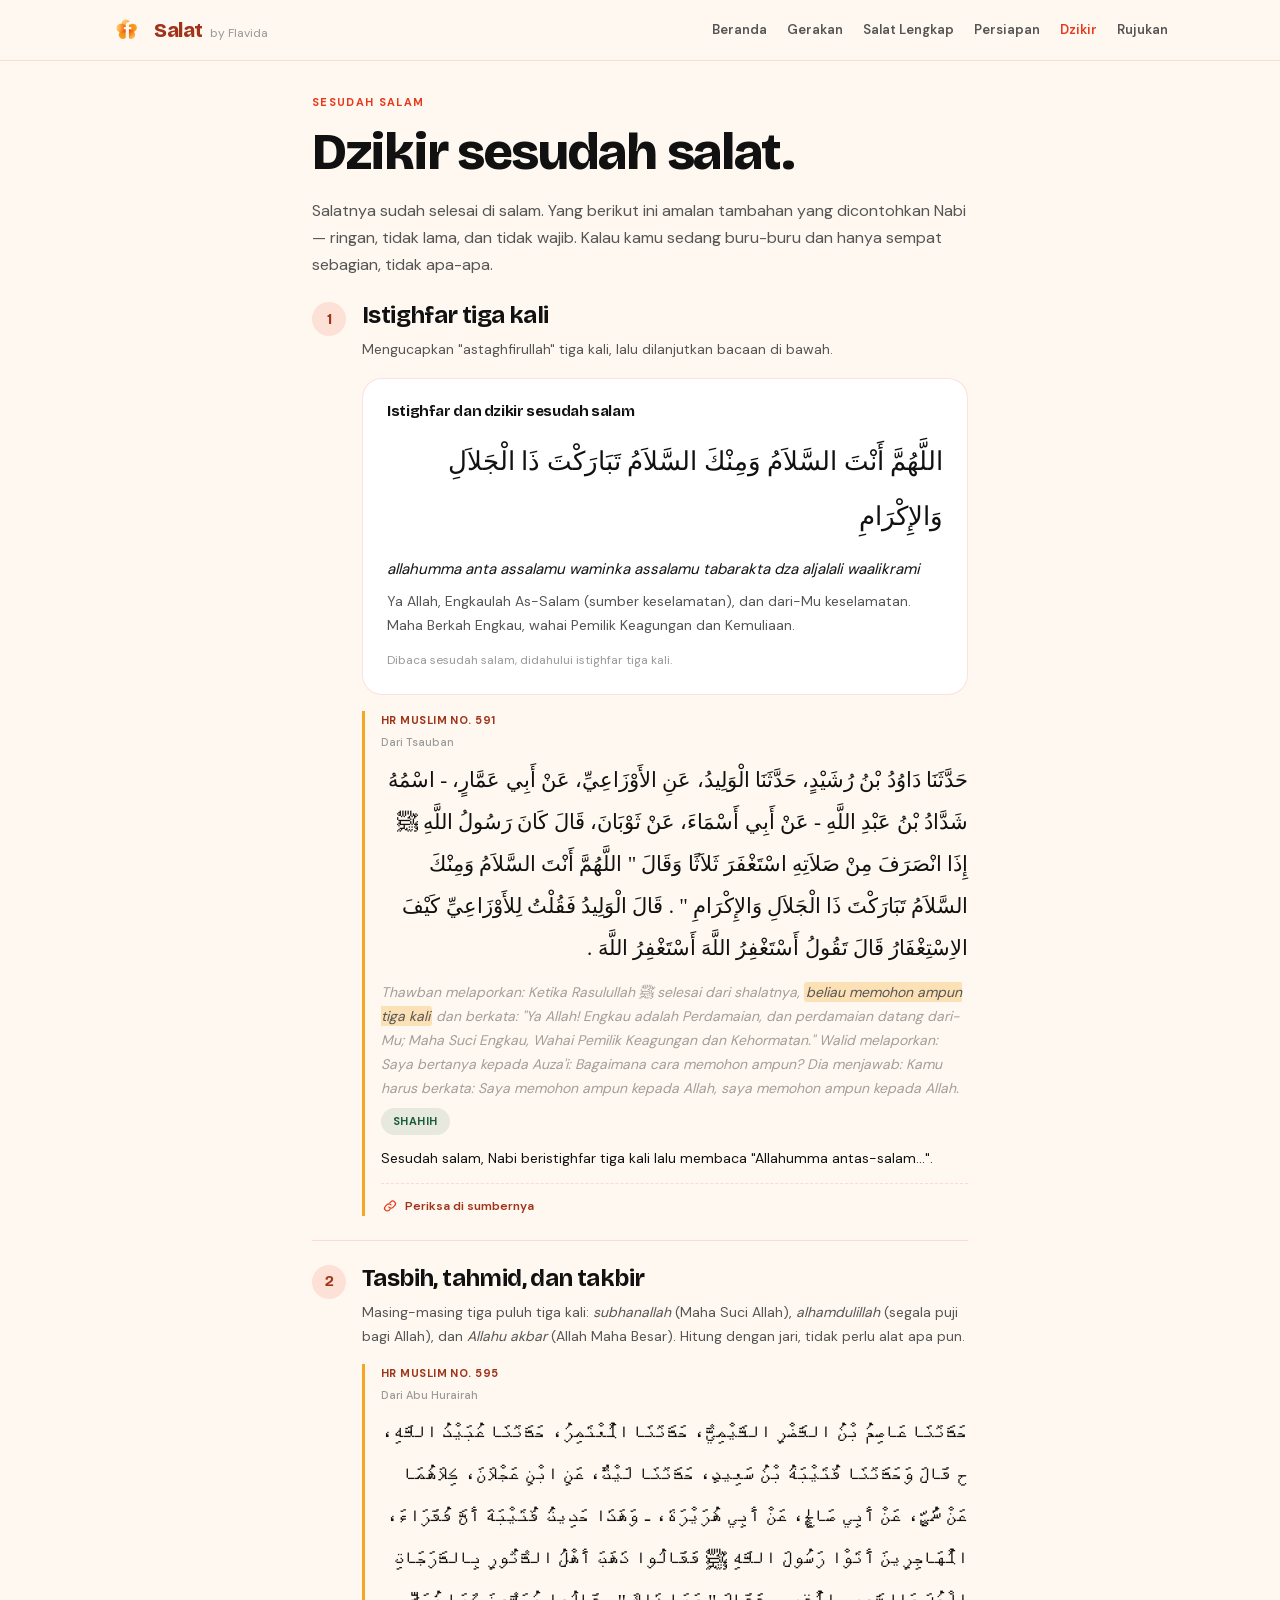
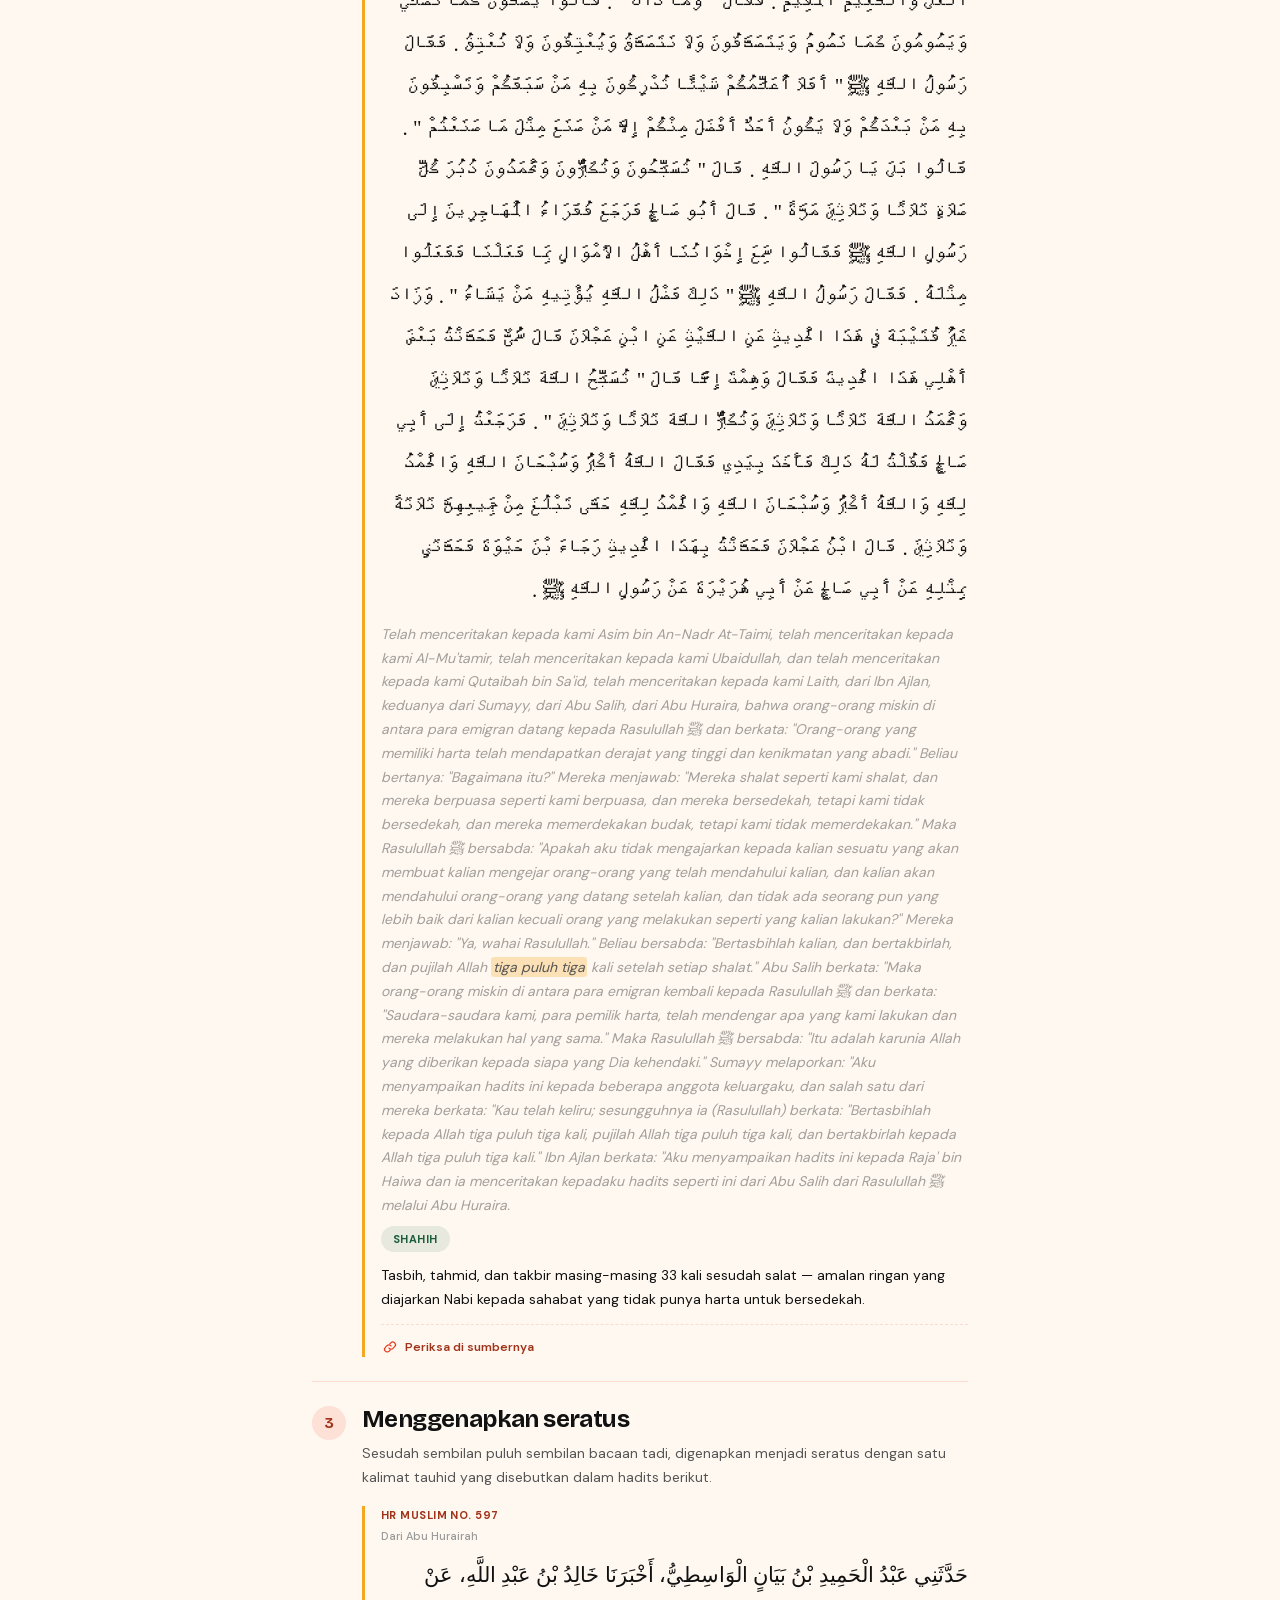
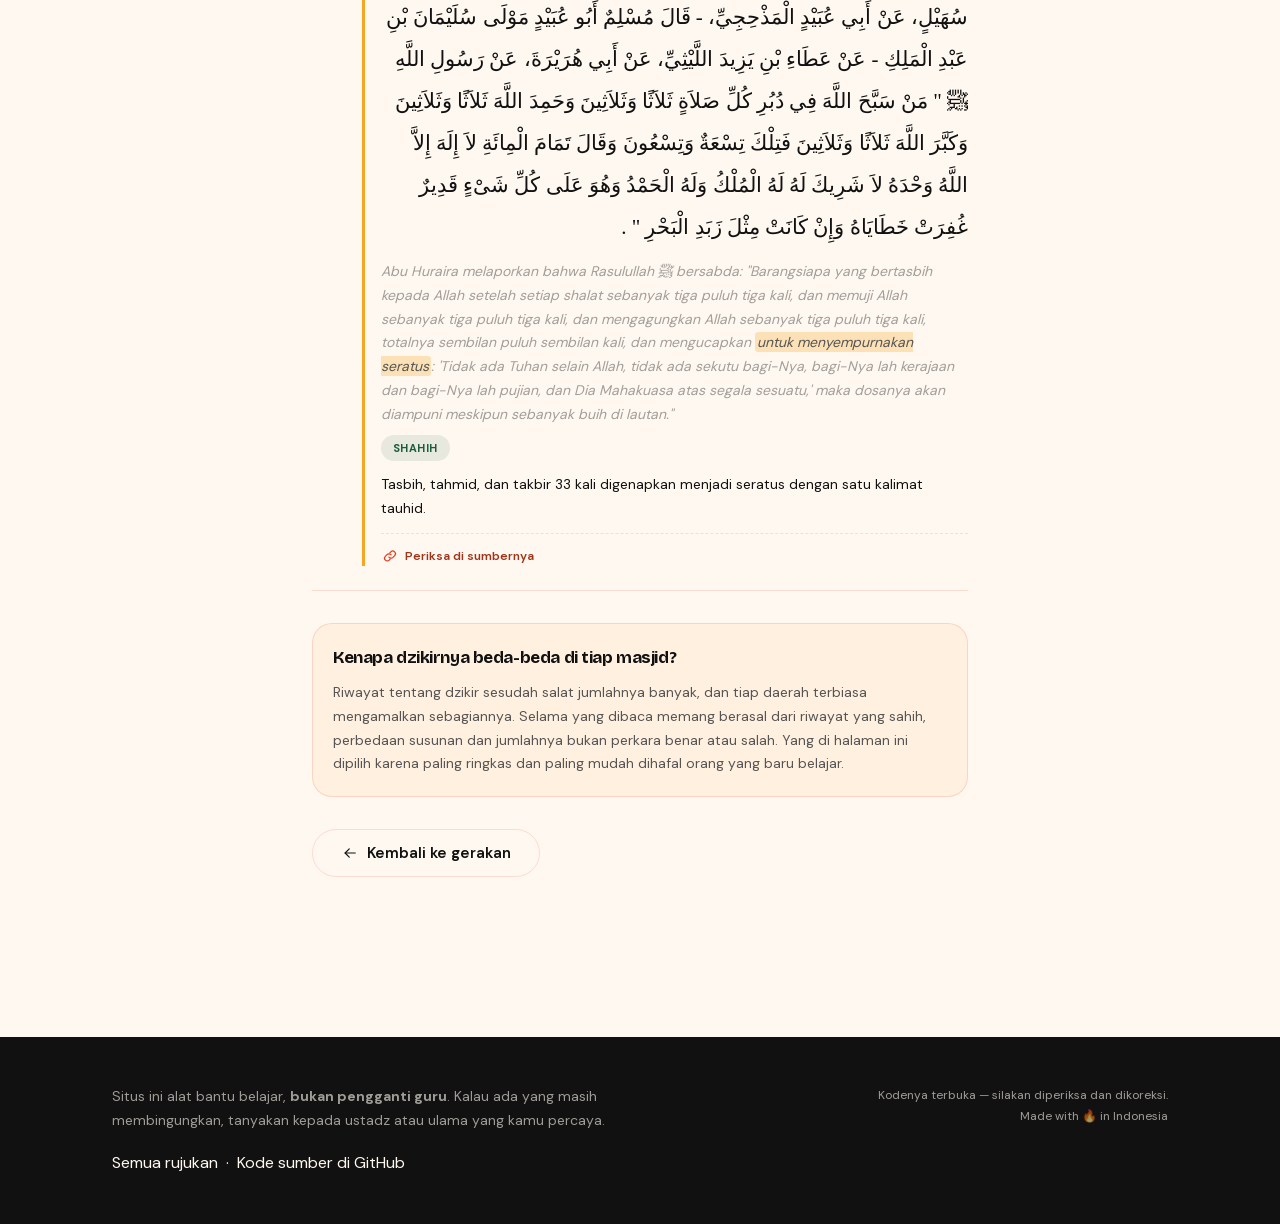
==== commit 5dc413d5: "Simpan huruf sendiri, hapus panggilan ke Google Fonts Situs berjanji tidak mengirim apa pun ke mana " ====
--- a/dzikir.html
+++ b/dzikir.html
@@ -7,15 +7,15 @@
 <meta name="description" content="Istighfar, tasbih, tahmid, dan takbir sesudah salat beserta dalilnya. Ringkas dan mudah dihafal.">
 <meta name="theme-color" content="#FFF8F0">
 <link rel="icon" href="assets/mark-color.svg">
-<link rel="preconnect" href="https://fonts.gstatic.com" crossorigin>
-<link rel="stylesheet" href="css/tokens.css?v=3">
-<link rel="stylesheet" href="css/base.css?v=3">
-<link rel="stylesheet" href="css/app.css?v=3">
+<link rel="stylesheet" href="css/font.css?v=9">
+<link rel="stylesheet" href="css/tokens.css?v=9">
+<link rel="stylesheet" href="css/base.css?v=9">
+<link rel="stylesheet" href="css/app.css?v=9">
 </head>
 <body>
 <a class="skip-link" href="#utama">Lompat ke isi</a>
 
-<script src="js/sprite.js?v=3"></script>
+<script src="js/sprite.js?v=9"></script>
 
 <nav class="nav">
   <div class="wrap nav-inner">
@@ -125,11 +125,11 @@
   </div>
 </footer>
 
-<script src="data/dalil.js?v=3"></script>
-<script src="data/bacaan.js?v=3"></script>
-<script src="data/gerakan.js?v=3"></script>
-<script src="js/ui-dalil.js?v=3"></script>
-<script src="js/ui-sisip.js?v=3"></script>
-<script src="js/ui-nav.js?v=3"></script>
+<script src="data/dalil.js?v=9"></script>
+<script src="data/bacaan.js?v=9"></script>
+<script src="data/gerakan.js?v=9"></script>
+<script src="js/ui-dalil.js?v=9"></script>
+<script src="js/ui-sisip.js?v=9"></script>
+<script src="js/ui-nav.js?v=9"></script>
 </body>
 </html>
--- a/css/font.css
+++ b/css/font.css
@@ -0,0 +1,141 @@
+/*
+ * Huruf Bricolage Grotesque dan DM Sans, disimpan sendiri.
+ *
+ * Situs ini berjanji tidak mengirim apa pun ke mana pun. Memuat huruf dari
+ * server Google akan membocorkan alamat IP pembacanya ke pihak ketiga, jadi
+ * berkas hurufnya ikut disimpan di sini. Hanya subset latin dan latin-ext
+ * yang diambil — cukup untuk bahasa Indonesia, dan ringan.
+ *
+ * Berkas ini DIHASILKAN dari CSS resmi Google Fonts; jangan disunting
+ * tangan. Kedua huruf memakai lisensi SIL Open Font License 1.1.
+ */
+
+@font-face {
+  font-family: 'Bricolage Grotesque';
+  font-style: normal;
+  font-weight: 700;
+  font-stretch: 100%;
+  font-display: swap;
+  src: url('../assets/font/bricolage-grotesque-latin-ext.woff2') format('woff2');
+  unicode-range: U+0100-02BA, U+02BD-02C5, U+02C7-02CC, U+02CE-02D7, U+02DD-02FF, U+0304, U+0308, U+0329, U+1D00-1DBF, U+1E00-1E9F, U+1EF2-1EFF, U+2020, U+20A0-20AB, U+20AD-20C0, U+2113, U+2C60-2C7F, U+A720-A7FF;
+}
+
+@font-face {
+  font-family: 'Bricolage Grotesque';
+  font-style: normal;
+  font-weight: 700;
+  font-stretch: 100%;
+  font-display: swap;
+  src: url('../assets/font/bricolage-grotesque-latin.woff2') format('woff2');
+  unicode-range: U+0000-00FF, U+0131, U+0152-0153, U+02BB-02BC, U+02C6, U+02DA, U+02DC, U+0304, U+0308, U+0329, U+2000-206F, U+20AC, U+2122, U+2191, U+2193, U+2212, U+2215, U+FEFF, U+FFFD;
+}
+
+@font-face {
+  font-family: 'Bricolage Grotesque';
+  font-style: normal;
+  font-weight: 800;
+  font-stretch: 100%;
+  font-display: swap;
+  src: url('../assets/font/bricolage-grotesque-latin-ext.woff2') format('woff2');
+  unicode-range: U+0100-02BA, U+02BD-02C5, U+02C7-02CC, U+02CE-02D7, U+02DD-02FF, U+0304, U+0308, U+0329, U+1D00-1DBF, U+1E00-1E9F, U+1EF2-1EFF, U+2020, U+20A0-20AB, U+20AD-20C0, U+2113, U+2C60-2C7F, U+A720-A7FF;
+}
+
+@font-face {
+  font-family: 'Bricolage Grotesque';
+  font-style: normal;
+  font-weight: 800;
+  font-stretch: 100%;
+  font-display: swap;
+  src: url('../assets/font/bricolage-grotesque-latin.woff2') format('woff2');
+  unicode-range: U+0000-00FF, U+0131, U+0152-0153, U+02BB-02BC, U+02C6, U+02DA, U+02DC, U+0304, U+0308, U+0329, U+2000-206F, U+20AC, U+2122, U+2191, U+2193, U+2212, U+2215, U+FEFF, U+FFFD;
+}
+
+@font-face {
+  font-family: 'DM Sans';
+  font-style: normal;
+  font-weight: 300;
+  font-display: swap;
+  src: url('../assets/font/dm-sans-latin-ext.woff2') format('woff2');
+  unicode-range: U+0100-02BA, U+02BD-02C5, U+02C7-02CC, U+02CE-02D7, U+02DD-02FF, U+0304, U+0308, U+0329, U+1D00-1DBF, U+1E00-1E9F, U+1EF2-1EFF, U+2020, U+20A0-20AB, U+20AD-20C0, U+2113, U+2C60-2C7F, U+A720-A7FF;
+}
+
+@font-face {
+  font-family: 'DM Sans';
+  font-style: normal;
+  font-weight: 300;
+  font-display: swap;
+  src: url('../assets/font/dm-sans-latin.woff2') format('woff2');
+  unicode-range: U+0000-00FF, U+0131, U+0152-0153, U+02BB-02BC, U+02C6, U+02DA, U+02DC, U+0304, U+0308, U+0329, U+2000-206F, U+20AC, U+2122, U+2191, U+2193, U+2212, U+2215, U+FEFF, U+FFFD;
+}
+
+@font-face {
+  font-family: 'DM Sans';
+  font-style: normal;
+  font-weight: 400;
+  font-display: swap;
+  src: url('../assets/font/dm-sans-latin-ext.woff2') format('woff2');
+  unicode-range: U+0100-02BA, U+02BD-02C5, U+02C7-02CC, U+02CE-02D7, U+02DD-02FF, U+0304, U+0308, U+0329, U+1D00-1DBF, U+1E00-1E9F, U+1EF2-1EFF, U+2020, U+20A0-20AB, U+20AD-20C0, U+2113, U+2C60-2C7F, U+A720-A7FF;
+}
+
+@font-face {
+  font-family: 'DM Sans';
+  font-style: normal;
+  font-weight: 400;
+  font-display: swap;
+  src: url('../assets/font/dm-sans-latin.woff2') format('woff2');
+  unicode-range: U+0000-00FF, U+0131, U+0152-0153, U+02BB-02BC, U+02C6, U+02DA, U+02DC, U+0304, U+0308, U+0329, U+2000-206F, U+20AC, U+2122, U+2191, U+2193, U+2212, U+2215, U+FEFF, U+FFFD;
+}
+
+@font-face {
+  font-family: 'DM Sans';
+  font-style: normal;
+  font-weight: 500;
+  font-display: swap;
+  src: url('../assets/font/dm-sans-latin-ext.woff2') format('woff2');
+  unicode-range: U+0100-02BA, U+02BD-02C5, U+02C7-02CC, U+02CE-02D7, U+02DD-02FF, U+0304, U+0308, U+0329, U+1D00-1DBF, U+1E00-1E9F, U+1EF2-1EFF, U+2020, U+20A0-20AB, U+20AD-20C0, U+2113, U+2C60-2C7F, U+A720-A7FF;
+}
+
+@font-face {
+  font-family: 'DM Sans';
+  font-style: normal;
+  font-weight: 500;
+  font-display: swap;
+  src: url('../assets/font/dm-sans-latin.woff2') format('woff2');
+  unicode-range: U+0000-00FF, U+0131, U+0152-0153, U+02BB-02BC, U+02C6, U+02DA, U+02DC, U+0304, U+0308, U+0329, U+2000-206F, U+20AC, U+2122, U+2191, U+2193, U+2212, U+2215, U+FEFF, U+FFFD;
+}
+
+@font-face {
+  font-family: 'DM Sans';
+  font-style: normal;
+  font-weight: 600;
+  font-display: swap;
+  src: url('../assets/font/dm-sans-latin-ext.woff2') format('woff2');
+  unicode-range: U+0100-02BA, U+02BD-02C5, U+02C7-02CC, U+02CE-02D7, U+02DD-02FF, U+0304, U+0308, U+0329, U+1D00-1DBF, U+1E00-1E9F, U+1EF2-1EFF, U+2020, U+20A0-20AB, U+20AD-20C0, U+2113, U+2C60-2C7F, U+A720-A7FF;
+}
+
+@font-face {
+  font-family: 'DM Sans';
+  font-style: normal;
+  font-weight: 600;
+  font-display: swap;
+  src: url('../assets/font/dm-sans-latin.woff2') format('woff2');
+  unicode-range: U+0000-00FF, U+0131, U+0152-0153, U+02BB-02BC, U+02C6, U+02DA, U+02DC, U+0304, U+0308, U+0329, U+2000-206F, U+20AC, U+2122, U+2191, U+2193, U+2212, U+2215, U+FEFF, U+FFFD;
+}
+
+@font-face {
+  font-family: 'DM Sans';
+  font-style: normal;
+  font-weight: 700;
+  font-display: swap;
+  src: url('../assets/font/dm-sans-latin-ext.woff2') format('woff2');
+  unicode-range: U+0100-02BA, U+02BD-02C5, U+02C7-02CC, U+02CE-02D7, U+02DD-02FF, U+0304, U+0308, U+0329, U+1D00-1DBF, U+1E00-1E9F, U+1EF2-1EFF, U+2020, U+20A0-20AB, U+20AD-20C0, U+2113, U+2C60-2C7F, U+A720-A7FF;
+}
+
+@font-face {
+  font-family: 'DM Sans';
+  font-style: normal;
+  font-weight: 700;
+  font-display: swap;
+  src: url('../assets/font/dm-sans-latin.woff2') format('woff2');
+  unicode-range: U+0000-00FF, U+0131, U+0152-0153, U+02BB-02BC, U+02C6, U+02DA, U+02DC, U+0304, U+0308, U+0329, U+2000-206F, U+20AC, U+2122, U+2191, U+2193, U+2212, U+2215, U+FEFF, U+FFFD;
+}
--- a/css/tokens.css
+++ b/css/tokens.css
@@ -3,10 +3,12 @@
  * v1.0 · 2026 · flavida.co
  *
  * Fonts: Bricolage Grotesque (display) + DM Sans (body).
- * The @import below loads them automatically. For best performance, ALSO add a
- * matching <link rel="preconnect"> to fonts.gstatic.com in your <head>.
+ *
+ * Berbeda dengan berkas token aslinya, di sini hurufnya TIDAK diambil dari
+ * server Google. Situs ini berjanji tidak mengirim apa pun ke mana pun, dan
+ * memuat huruf dari pihak ketiga membocorkan alamat IP pembacanya. Berkas
+ * hurufnya disimpan sendiri — lihat css/font.css.
  */
-@import url('https://fonts.googleapis.com/css2?family=Bricolage+Grotesque:opsz,wght@12..96,700;12..96,800&family=DM+Sans:wght@300;400;500;600;700&display=swap');
 
 /* ═══════════════════════════════════════════════════
    BASE COLOR TOKENS
